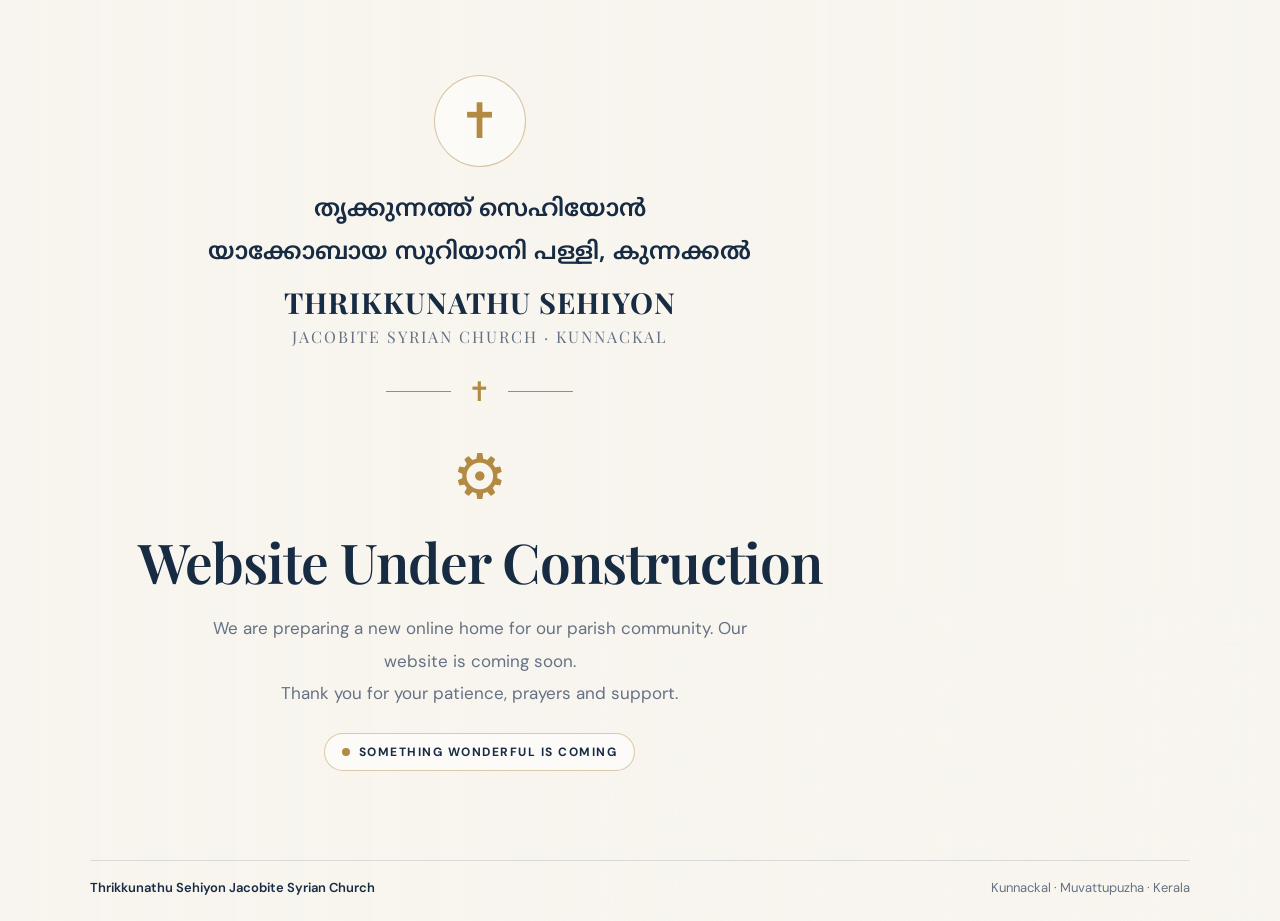
==== index.html @ e0ad8d5d "Add files via upload" ====
<!DOCTYPE html>
<html lang="en">
<head>
  <meta charset="UTF-8">
  <meta name="viewport" content="width=device-width, initial-scale=1.0">
  <meta name="theme-color" content="#f8f5ef">
  <meta name="description" content="Official website of Thrikkunathu Sehiyon Jacobite Syrian Church, Kunnackal, coming soon.">
  <title>Website Under Construction | Thrikkunathu Sehiyon Church</title>

  <link rel="preconnect" href="https://fonts.googleapis.com">
  <link rel="preconnect" href="https://fonts.gstatic.com" crossorigin>
  <link href="https://fonts.googleapis.com/css2?family=DM+Sans:wght@400;500;600;700&family=Playfair+Display:wght@500;600;700&family=Noto+Sans+Malayalam:wght@400;500;600;700&display=swap" rel="stylesheet">

  <style>
    :root {
      --navy: #172c43;
      --gold: #b38a43;
      --cream: #f8f5ef;
      --muted: #657184;
    }

    * {
      box-sizing: border-box;
      margin: 0;
      padding: 0;
    }

    body {
      min-height: 100vh;
      font-family: "DM Sans", sans-serif;
      color: var(--navy);
      background: var(--cream);
    }

    .page {
      min-height: 100vh;
      position: relative;
      display: flex;
      align-items: center;
      overflow: hidden;
      padding: 55px 7%;
      isolation: isolate;
    }

    .church-background {
      position: absolute;
      inset: 0;
      z-index: -2;
      background:
        linear-gradient(
          90deg,
          rgba(248,245,239,0.99) 0%,
          rgba(248,245,239,0.96) 37%,
          rgba(248,245,239,0.77) 56%,
          rgba(248,245,239,0.12) 100%
        ),
        linear-gradient(
          0deg,
          rgba(248,245,239,0.88),
          transparent 36%
        ),
        url("https://images.unsplash.com/photo-1438032005730-c779502df39b?auto=format&fit=crop&w=2000&q=85")
        center / cover no-repeat;
    }

    .content {
      width: 100%;
      max-width: 780px;
      text-align: center;
      padding: 20px 0 95px;
    }

    .emblem {
      width: 92px;
      height: 92px;
      border: 1px solid rgba(179,138,67,0.5);
      border-radius: 50%;
      display: grid;
      place-items: center;
      margin: 0 auto 22px;
      color: var(--gold);
      font-size: 49px;
      background: rgba(255,255,255,0.5);
    }

    .malayalam {
      font-family: "Noto Sans Malayalam", sans-serif;
      font-weight: 600;
      font-size: clamp(18px, 2.2vw, 24px);
      line-height: 1.8;
    }

    .church-name {
      font-family: "Playfair Display", serif;
      text-transform: uppercase;
      font-size: clamp(21px, 2.5vw, 29px);
      font-weight: 700;
      letter-spacing: 1px;
      margin-top: 8px;
    }

    .church-location {
      font-family: "Playfair Display", serif;
      font-size: 16px;
      letter-spacing: 2px;
      margin-top: 5px;
      color: var(--muted);
    }

    .ornament {
      display: flex;
      justify-content: center;
      align-items: center;
      gap: 17px;
      margin: 27px auto;
      color: var(--gold);
      font-size: 27px;
    }

    .ornament span {
      height: 1px;
      width: 65px;
      background: var(--gold);
    }

    .gear {
      display: block;
      font-size: 62px;
      color: var(--gold);
      margin-bottom: 12px;
      animation: turn 18s linear infinite;
    }

    h1 {
      font-family: "Playfair Display", serif;
      font-size: clamp(34px, 5vw, 55px);
      line-height: 1.18;
      font-weight: 600;
      letter-spacing: -1px;
    }

    .message {
      max-width: 580px;
      margin: 18px auto 0;
      font-size: 17px;
      line-height: 1.9;
      color: var(--muted);
    }

    .status {
      display: inline-flex;
      align-items: center;
      gap: 9px;
      margin-top: 24px;
      border: 1px solid rgba(179,138,67,0.45);
      border-radius: 50px;
      padding: 10px 17px;
      background: rgba(255,255,255,0.58);
      font-size: 12px;
      font-weight: 700;
      letter-spacing: 1.5px;
      text-transform: uppercase;
    }

    .status-dot {
      width: 8px;
      height: 8px;
      border-radius: 50%;
      background: #b38a43;
      animation: pulse 1.8s infinite;
    }

    footer {
      position: absolute;
      bottom: 25px;
      left: 7%;
      right: 7%;
      display: flex;
      justify-content: space-between;
      align-items: center;
      gap: 16px;
      border-top: 1px solid rgba(23,44,67,0.14);
      padding-top: 18px;
      color: var(--muted);
      font-size: 13px;
    }

    footer strong {
      color: var(--navy);
      font-weight: 600;
    }

    @keyframes turn {
      to { transform: rotate(360deg); }
    }

    @keyframes pulse {
      50% { opacity: 0.35; }
    }

    @media (prefers-reduced-motion: reduce) {
      *, *::before, *::after {
        animation: none !important;
      }
    }

    @media (max-width: 650px) {
      .page {
        min-height: 100svh;
        padding: 35px 22px 120px;
      }

      .church-background {
        background:
          linear-gradient(
            180deg,
            rgba(248,245,239,0.82),
            rgba(248,245,239,0.96) 48%,
            rgba(248,245,239,0.99)
          ),
          url("https://images.unsplash.com/photo-1438032005730-c779502df39b?auto=format&fit=crop&w=1000&q=85")
          center / cover no-repeat;
      }

      .content {
        padding: 0;
      }

      .emblem {
        width: 76px;
        height: 76px;
        font-size: 40px;
        margin-bottom: 20px;
      }

      .church-location {
        font-size: 12px;
        letter-spacing: 1.2px;
      }

      .ornament {
        margin: 23px auto;
      }

      h1 {
        font-size: clamp(32px, 9vw, 43px);
      }

      .message {
        font-size: 15px;
      }

      footer {
        bottom: 18px;
        left: 22px;
        right: 22px;
        flex-direction: column;
        text-align: center;
        font-size: 12px;
        gap: 7px;
      }
    }
  </style>
</head>

<body>
  <main class="page">
    <div class="church-background" aria-hidden="true"></div>

    <section class="content">
      <div class="emblem" aria-hidden="true">✝</div>

      <p class="malayalam" lang="ml">
        തൃക്കുന്നത്ത് സെഹിയോൻ<br>
        യാക്കോബായ സുറിയാനി പള്ളി, കുന്നക്കൽ
      </p>

      <p class="church-name">
        Thrikkunathu Sehiyon
      </p>

      <p class="church-location">
        JACOBITE SYRIAN CHURCH · KUNNACKAL
      </p>

      <div class="ornament" aria-hidden="true">
        <span></span>✝<span></span>
      </div>

      <div class="gear" aria-hidden="true">⚙</div>

      <h1>Website Under Construction</h1>

      <p class="message">
        We are preparing a new online home for our parish community.
        Our website is coming soon.
        <br>
        Thank you for your patience, prayers and support.
      </p>

      <div class="status">
        <span class="status-dot"></span>
        Something wonderful is coming
      </div>
    </section>

    <footer>
      <span><strong>Thrikkunathu Sehiyon Jacobite Syrian Church</strong></span>
      <span>Kunnackal · Muvattupuzha · Kerala</span>
    </footer>
  </main>
</body>
</html>
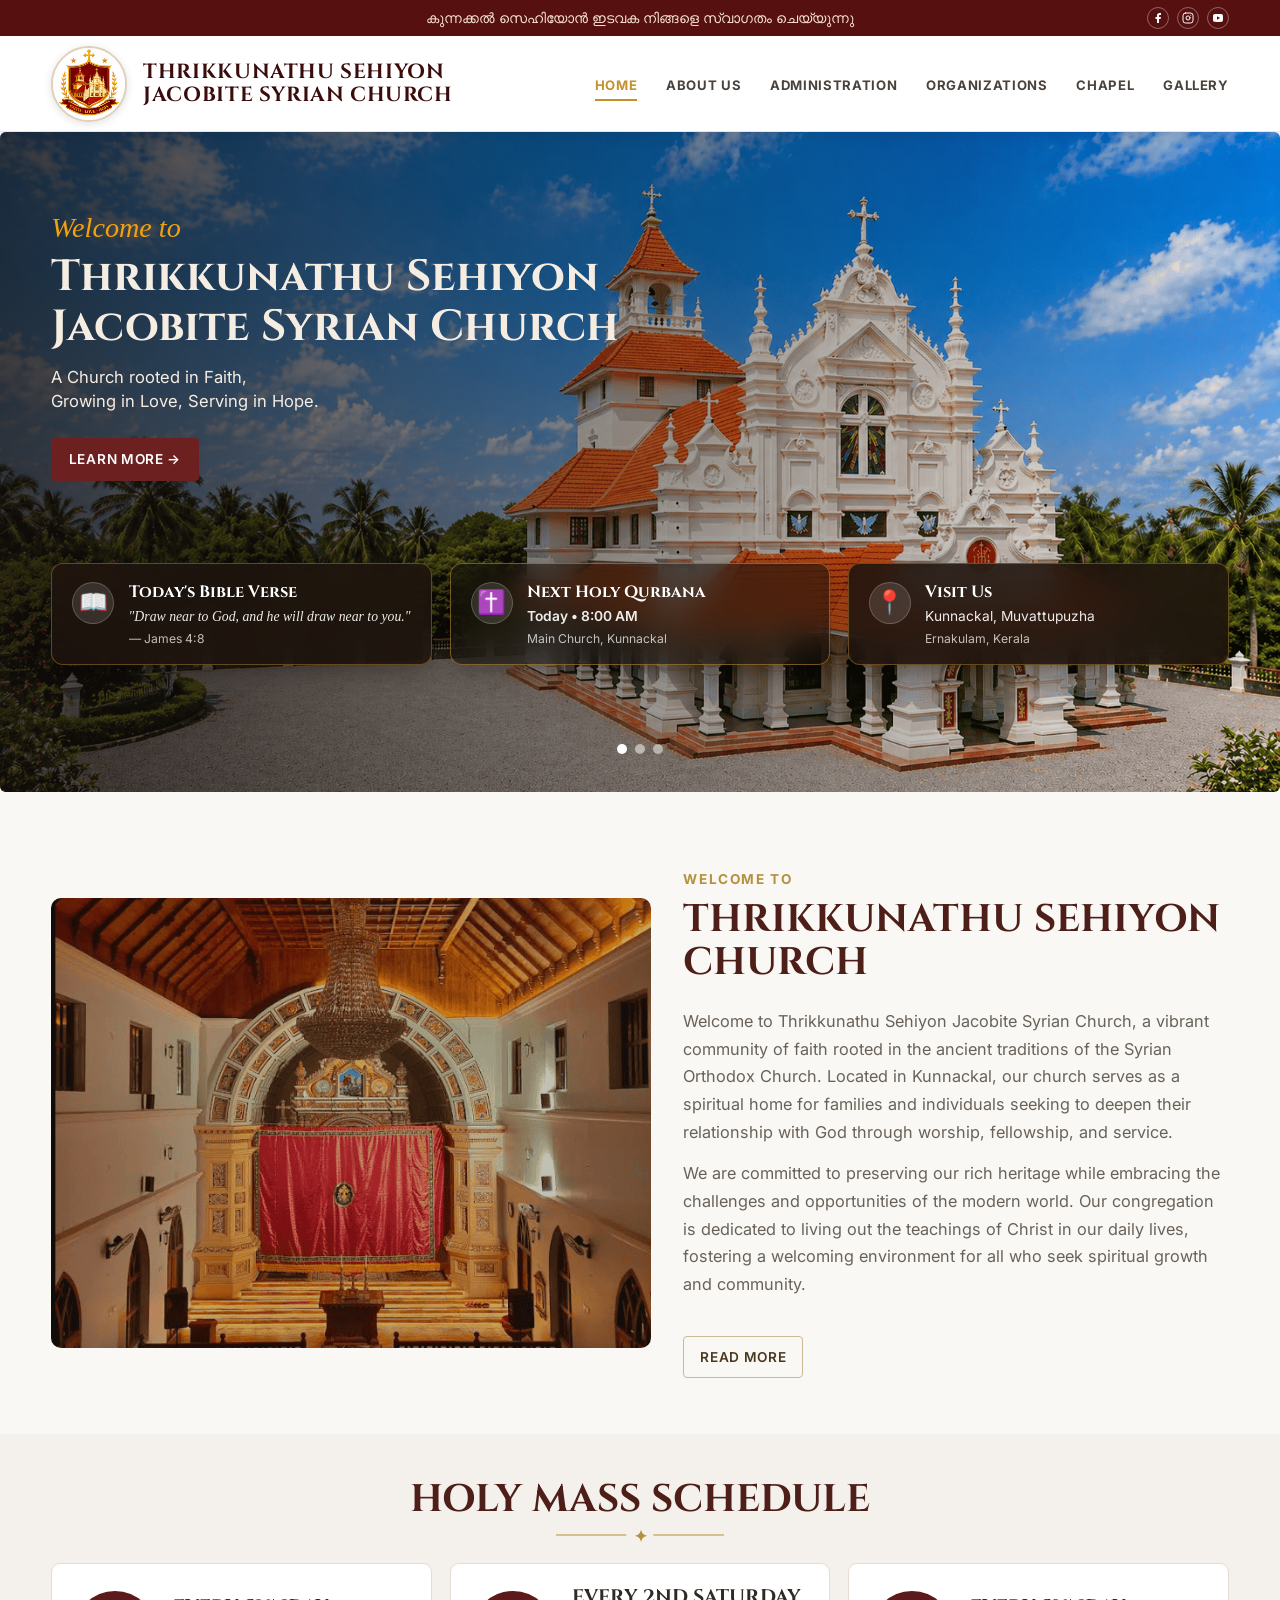
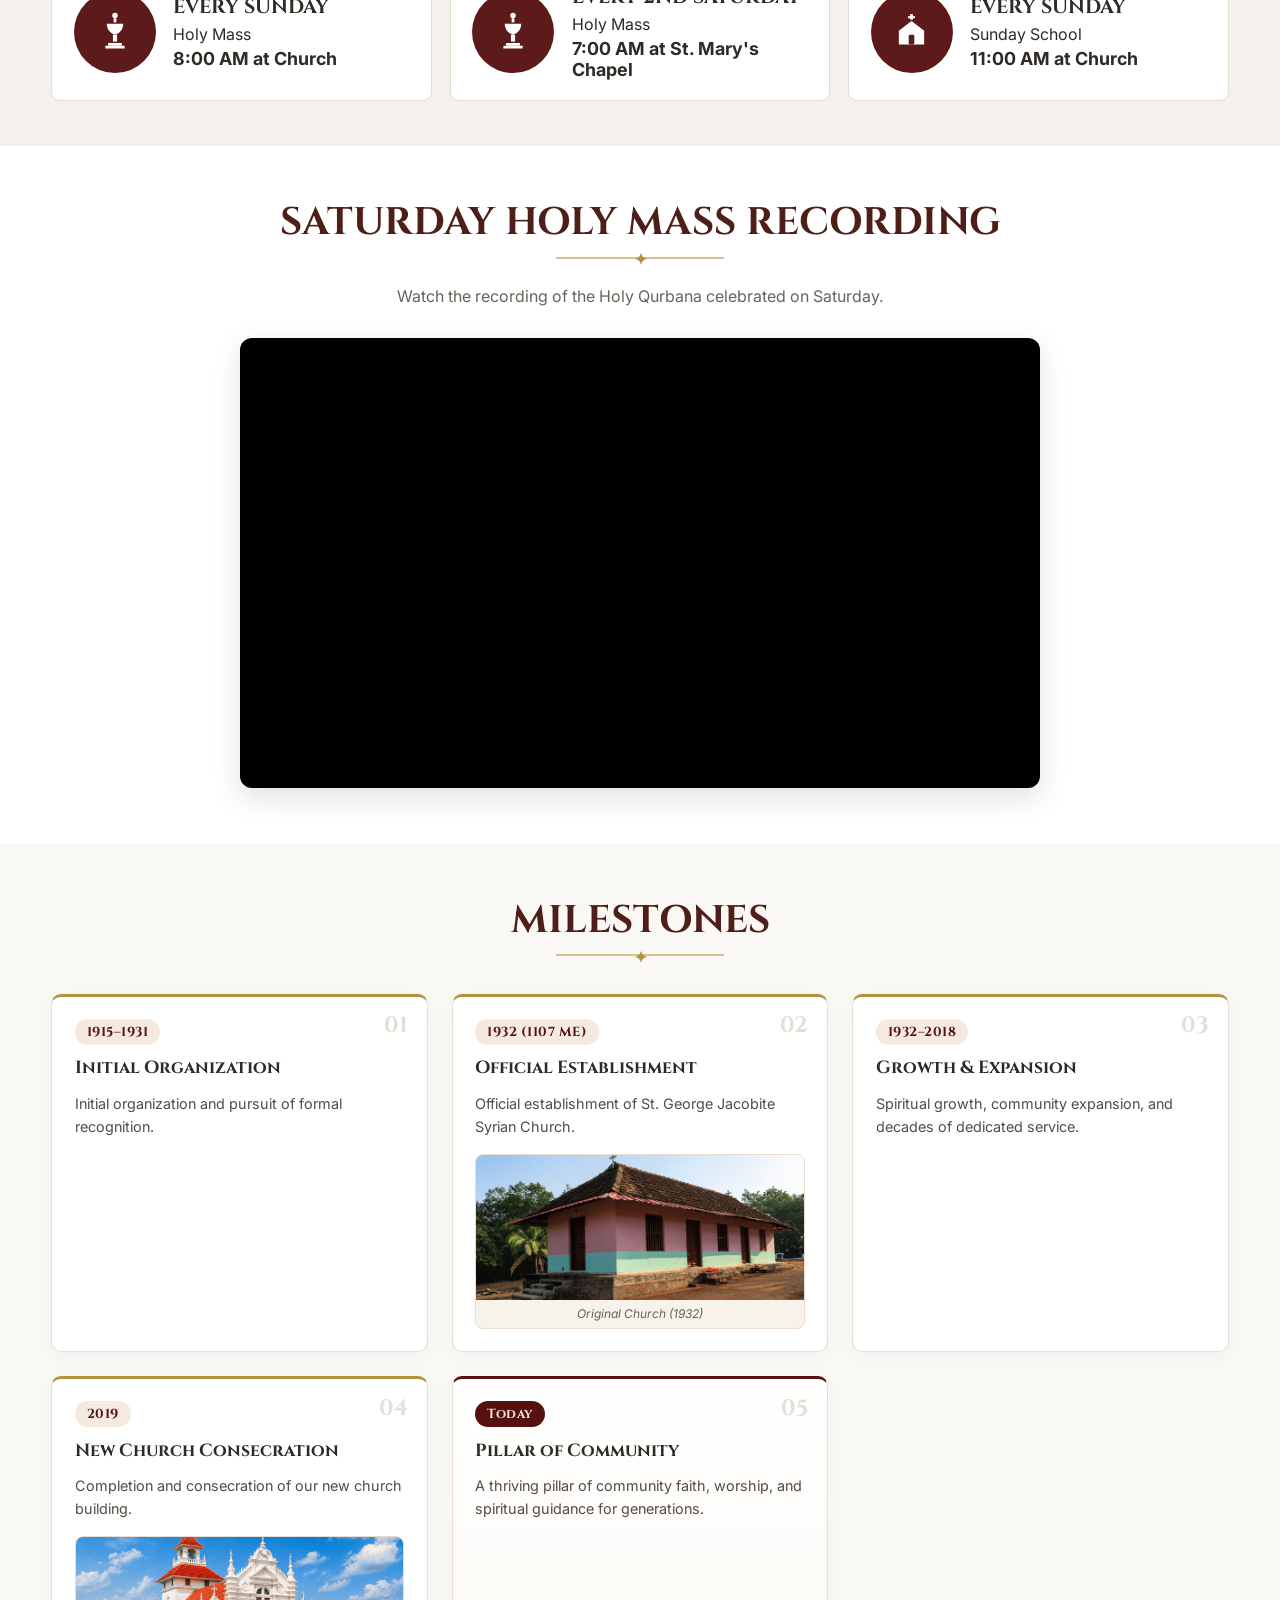
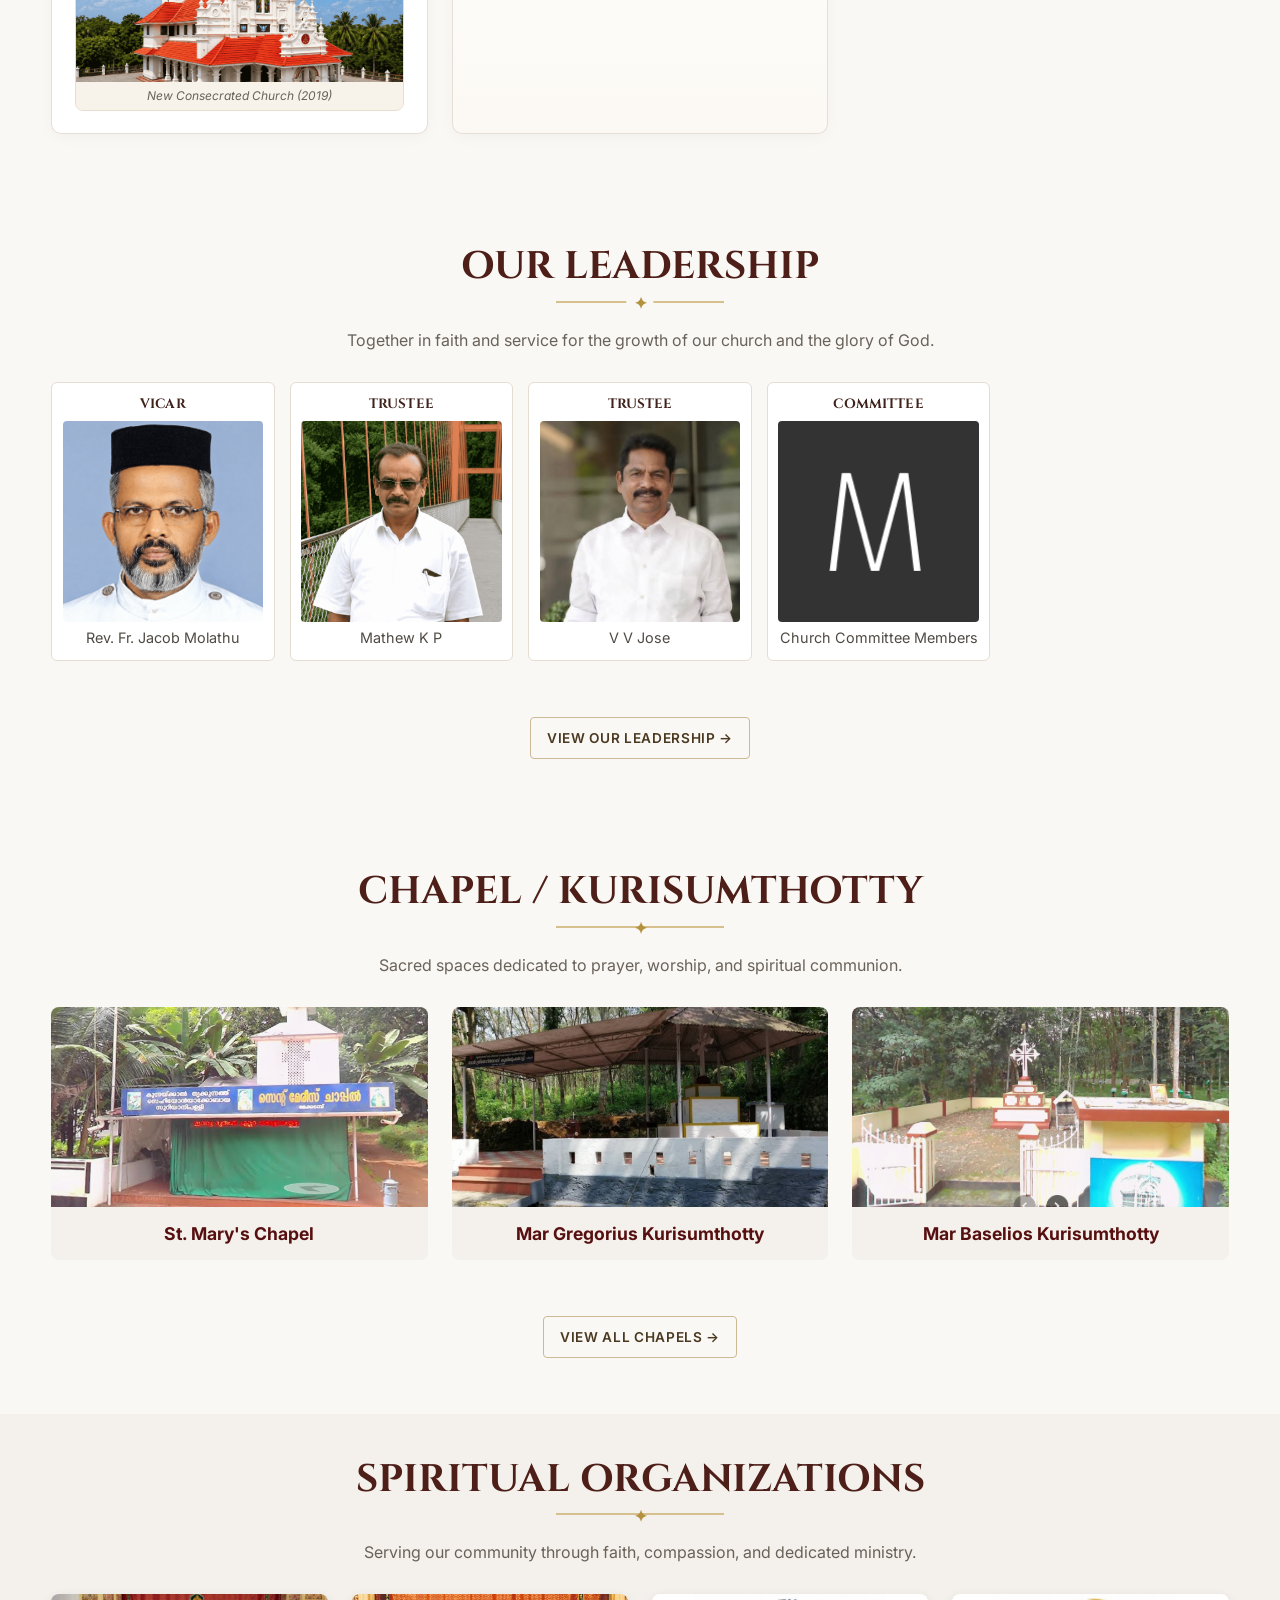
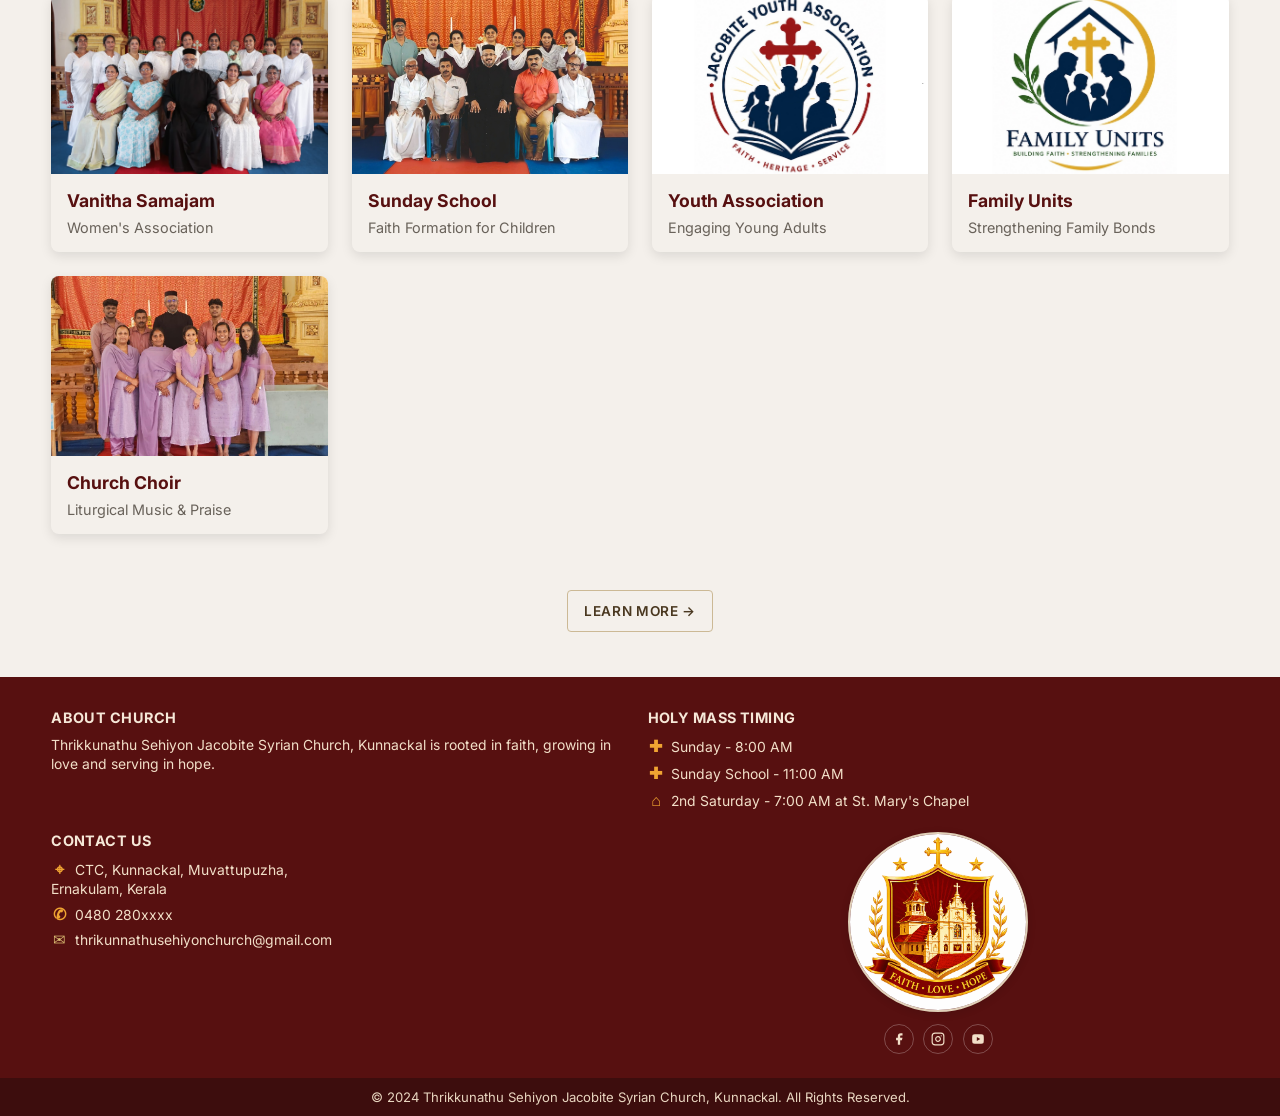
==== commit e8c95713: "changes" ====
--- a/index.html
+++ b/index.html
@@ -1,314 +1,443 @@
-
-<!DOCTYPE html>
+<!doctype html>
 <html lang="en">
+
 <head>
-  <meta charset="UTF-8">
-  <meta name="viewport" content="width=device-width, initial-scale=1.0">
-  <meta name="theme-color" content="#f8f5ef">
-  <meta name="description" content="Official website of Thrikkunathu Sehiyon Jacobite Syrian Church, Kunnackal, coming soon.">
-  <title>Website Under Construction | Thrikkunathu Sehiyon Church</title>
-
-  <link rel="preconnect" href="https://fonts.googleapis.com">
-  <link rel="preconnect" href="https://fonts.gstatic.com" crossorigin>
-  <link href="https://fonts.googleapis.com/css2?family=DM+Sans:wght@400;500;600;700&family=Playfair+Display:wght@500;600;700&family=Noto+Sans+Malayalam:wght@400;500;600;700&display=swap" rel="stylesheet">
-
-  <style>
-    :root {
-      --navy: #172c43;
-      --gold: #b38a43;
-      --cream: #f8f5ef;
-      --muted: #657184;
-    }
-
-    * {
-      box-sizing: border-box;
-      margin: 0;
-      padding: 0;
-    }
-
-    body {
-      min-height: 100vh;
-      font-family: "DM Sans", sans-serif;
-      color: var(--navy);
-      background: var(--cream);
-    }
-
-    .page {
-      min-height: 100vh;
-      position: relative;
-      display: flex;
-      align-items: center;
-      overflow: hidden;
-      padding: 55px 7%;
-      isolation: isolate;
-    }
-
-    .church-background {
-      position: absolute;
-      inset: 0;
-      z-index: -2;
-      background:
-        linear-gradient(
-          90deg,
-          rgba(248,245,239,0.99) 0%,
-          rgba(248,245,239,0.96) 37%,
-          rgba(248,245,239,0.77) 56%,
-          rgba(248,245,239,0.12) 100%
-        ),
-        linear-gradient(
-          0deg,
-          rgba(248,245,239,0.88),
-          transparent 36%
-        ),
-        url("https://images.unsplash.com/photo-1438032005730-c779502df39b?auto=format&fit=crop&w=2000&q=85")
-        center / cover no-repeat;
-    }
-
-    .content {
-      width: 100%;
-      max-width: 780px;
-      text-align: center;
-      padding: 20px 0 95px;
-    }
-
-    .emblem {
-      width: 92px;
-      height: 92px;
-      border: 1px solid rgba(179,138,67,0.5);
-      border-radius: 50%;
-      display: grid;
-      place-items: center;
-      margin: 0 auto 22px;
-      color: var(--gold);
-      font-size: 49px;
-      background: rgba(255,255,255,0.5);
-    }
-
-    .malayalam {
-      font-family: "Noto Sans Malayalam", sans-serif;
-      font-weight: 600;
-      font-size: clamp(18px, 2.2vw, 24px);
-      line-height: 1.8;
-    }
-
-    .church-name {
-      font-family: "Playfair Display", serif;
-      text-transform: uppercase;
-      font-size: clamp(21px, 2.5vw, 29px);
-      font-weight: 700;
-      letter-spacing: 1px;
-      margin-top: 8px;
-    }
-
-    .church-location {
-      font-family: "Playfair Display", serif;
-      font-size: 16px;
-      letter-spacing: 2px;
-      margin-top: 5px;
-      color: var(--muted);
-    }
-
-    .ornament {
-      display: flex;
-      justify-content: center;
-      align-items: center;
-      gap: 17px;
-      margin: 27px auto;
-      color: var(--gold);
-      font-size: 27px;
-    }
-
-    .ornament span {
-      height: 1px;
-      width: 65px;
-      background: var(--gold);
-    }
-
-    .gear {
-      display: block;
-      font-size: 62px;
-      color: var(--gold);
-      margin-bottom: 12px;
-      animation: turn 18s linear infinite;
-    }
-
-    h1 {
-      font-family: "Playfair Display", serif;
-      font-size: clamp(34px, 5vw, 55px);
-      line-height: 1.18;
-      font-weight: 600;
-      letter-spacing: -1px;
-    }
-
-    .message {
-      max-width: 580px;
-      margin: 18px auto 0;
-      font-size: 17px;
-      line-height: 1.9;
-      color: var(--muted);
-    }
-
-    .status {
-      display: inline-flex;
-      align-items: center;
-      gap: 9px;
-      margin-top: 24px;
-      border: 1px solid rgba(179,138,67,0.45);
-      border-radius: 50px;
-      padding: 10px 17px;
-      background: rgba(255,255,255,0.58);
-      font-size: 12px;
-      font-weight: 700;
-      letter-spacing: 1.5px;
-      text-transform: uppercase;
-    }
-
-    .status-dot {
-      width: 8px;
-      height: 8px;
-      border-radius: 50%;
-      background: #b38a43;
-      animation: pulse 1.8s infinite;
-    }
-
-    footer {
-      position: absolute;
-      bottom: 25px;
-      left: 7%;
-      right: 7%;
-      display: flex;
-      justify-content: space-between;
-      align-items: center;
-      gap: 16px;
-      border-top: 1px solid rgba(23,44,67,0.14);
-      padding-top: 18px;
-      color: var(--muted);
-      font-size: 13px;
-    }
-
-    footer strong {
-      color: var(--navy);
-      font-weight: 600;
-    }
-
-    @keyframes turn {
-      to { transform: rotate(360deg); }
-    }
-
-    @keyframes pulse {
-      50% { opacity: 0.35; }
-    }
-
-    @media (prefers-reduced-motion: reduce) {
-      *, *::before, *::after {
-        animation: none !important;
-      }
-    }
-
-    @media (max-width: 650px) {
-      .page {
-        min-height: 100svh;
-        padding: 35px 22px 120px;
-      }
-
-      .church-background {
-        background:
-          linear-gradient(
-            180deg,
-            rgba(248,245,239,0.82),
-            rgba(248,245,239,0.96) 48%,
-            rgba(248,245,239,0.99)
-          ),
-          url("https://images.unsplash.com/photo-1438032005730-c779502df39b?auto=format&fit=crop&w=1000&q=85")
-          center / cover no-repeat;
-      }
-
-      .content {
-        padding: 0;
-      }
-
-      .emblem {
-        width: 76px;
-        height: 76px;
-        font-size: 40px;
-        margin-bottom: 20px;
-      }
-
-      .church-location {
-        font-size: 12px;
-        letter-spacing: 1.2px;
-      }
-
-      .ornament {
-        margin: 23px auto;
-      }
-
-      h1 {
-        font-size: clamp(32px, 9vw, 43px);
-      }
-
-      .message {
-        font-size: 15px;
-      }
-
-      footer {
-        bottom: 18px;
-        left: 22px;
-        right: 22px;
-        flex-direction: column;
-        text-align: center;
-        font-size: 12px;
-        gap: 7px;
-      }
-    }
-  </style>
+  <meta charset="UTF-8" />
+  <meta name="viewport" content="width=device-width, initial-scale=1.0" />
+  <title>Thrikkunathu Sehiyon Jacobite Syrian Church</title>
+  <link rel="preconnect" href="https://fonts.googleapis.com" />
+  <link rel="preconnect" href="https://fonts.gstatic.com" crossorigin />
+  <link
+    href="https://fonts.googleapis.com/css2?family=Cinzel:wght@500;700&family=Inter:wght@400;500;600;700&display=swap"
+    rel="stylesheet" />
+  <link rel="stylesheet" href="styles.css" />
 </head>
 
 <body>
-  <main class="page">
-    <div class="church-background" aria-hidden="true"></div>
-
-    <section class="content">
-      <div class="emblem" aria-hidden="true">✝</div>
-
-      <p class="malayalam" lang="ml">
-        തൃക്കുന്നത്ത് സെഹിയോൻ<br>
-        യാക്കോബായ സുറിയാനി പള്ളി, കുന്നക്കൽ
-      </p>
-
-      <p class="church-name">
-        Thrikkunathu Sehiyon
-      </p>
-
-      <p class="church-location">
-        JACOBITE SYRIAN CHURCH · KUNNACKAL
-      </p>
-
-      <div class="ornament" aria-hidden="true">
-        <span></span>✝<span></span>
-      </div>
-
-      <div class="gear" aria-hidden="true">⚙</div>
-
-      <h1>Website Under Construction</h1>
-
-      <p class="message">
-        We are preparing a new online home for our parish community.
-        Our website is coming soon.
-        <br>
-        Thank you for your patience, prayers and support.
-      </p>
-
-      <div class="status">
-        <span class="status-dot"></span>
-        Something wonderful is coming
-      </div>
-    </section>
-
-    <footer>
-      <span><strong>Thrikkunathu Sehiyon Jacobite Syrian Church</strong></span>
-      <span>Kunnackal · Muvattupuzha · Kerala</span>
-    </footer>
+  <header>
+    <div class="top-strip">
+      <div class="container top-strip-inner">
+        <p>കുന്നക്കൽ സെഹിയോൻ ഇടവക നിങ്ങളെ സ്വാഗതം ചെയ്യുന്നു</p>
+        <div class="social-icons">
+          <a href="https://www.facebook.com/thrikkunnathusehionchurchkunnackal/" target="_blank"
+            rel="noopener noreferrer" aria-label="Facebook">
+            <svg width="12" height="12" viewBox="0 0 24 24" fill="currentColor">
+              <path d="M18 2h-3a5 5 0 0 0-5 5v3H7v4h3v8h4v-8h3l1-4h-4V7a1 1 0 0 1 1-1h3z" />
+            </svg>
+          </a>
+          <a href="https://www.instagram.com/kunnackal_sehiyon_palli/" target="_blank" rel="noopener noreferrer"
+            aria-label="Instagram">
+            <svg width="12" height="12" viewBox="0 0 24 24" fill="none" stroke="currentColor" stroke-width="2"
+              stroke-linecap="round" stroke-linejoin="round">
+              <rect x="2" y="2" width="20" height="20" rx="5" ry="5"></rect>
+              <path d="M16 11.37A4 4 0 1 1 12.63 8 4 4 0 0 1 16 11.37z"></path>
+              <line x1="17.5" y1="6.5" x2="17.51" y2="6.5"></line>
+            </svg>
+          </a>
+          <a href="https://www.youtube.com/watch?v=vTKUabllbGY" target="_blank" rel="noopener noreferrer"
+            aria-label="YouTube">
+            <svg width="12" height="12" viewBox="0 0 24 24" fill="currentColor">
+              <path
+                d="M21.582 6.186a2.506 2.506 0 0 0-1.764-1.774C18.258 4 12 4 12 4s-6.258 0-7.818.412a2.506 2.506 0 0 0-1.764 1.774C2 7.752 2 12 2 12s0 4.248.418 5.814a2.506 2.506 0 0 0 1.764 1.774C5.742 20 12 20 12 20s6.258 0 7.818-.412a2.506 2.506 0 0 0 1.764-1.774C22 16.248 22 12 22 12s0-4.248-.418-5.814zM10 15.464V8.536L16 12l-6 3.464z" />
+            </svg>
+          </a>
+        </div>
+      </div>
+    </div>
+
+    <div class="nav-wrap">
+      <div class="container nav-inner">
+        <a class="brand" href="#">
+          <img class="logo-img" src="assets/images/logos/logo.png" alt="Church logo" />
+          <div>
+            <h1>THRIKKUNATHU SEHIYON<br /> JACOBITE SYRIAN CHURCH</h1>
+          </div>
+        </a>
+        <input class="menu-toggle" type="checkbox" id="menu-toggle" />
+        <label class="menu-btn" for="menu-toggle" aria-label="Toggle menu">
+          <span></span>
+          <span></span>
+          <span></span>
+        </label>
+        <nav class="site-nav">
+          <ul>
+            <li><a class="active" href="index.html">Home</a></li>
+            <li><a href="about.html">About Us</a></li>
+            <li><a href="administration.html">Administration</a></li>
+            <li><a href="organizations.html">Organizations</a></li>
+            <li><a href="chapel.html">Chapel</a></li>
+            <li><a href="gallery.html">Gallery</a></li>
+          </ul>
+        </nav>
+      </div>
+    </div>
+  </header>
+
+  <main>
+    <section class="hero">
+      <div class="hero-overlay">
+        <div class="container hero-content">
+          <p class="welcome">Welcome to</p>
+          <h2>Thrikkunathu Sehiyon Jacobite Syrian Church</h2>
+          <p class="sub">
+            A Church rooted in Faith,<br />
+            Growing in Love, Serving in Hope.
+          </p>
+          <a href="about.html" class="btn-primary">Learn More →</a>
+        </div>
+
+        <!-- Quick Info Floating Cards Over Hero -->
+        <div class="container hero-cards-wrap">
+          <div class="hero-cards-grid">
+            <!-- Card 1: Today's Bible Verse -->
+            <div class="hero-card">
+              <div class="hero-card-icon">📖</div>
+              <div class="hero-card-info">
+                <h4>Today's Bible Verse</h4>
+                <p class="verse-quote">"For where two or three gather in my name, there am I with them."</p>
+                <span class="verse-ref">— Matthew 18:20</span>
+              </div>
+            </div>
+
+            <!-- Card 2: Next Holy Qurbana -->
+            <div class="hero-card highlight-card">
+              <div class="hero-card-icon">✝️</div>
+              <div class="hero-card-info">
+                <h4>Next Holy Qurbana</h4>
+                <p class="qurbana-time">Every Sunday • 8:00 AM</p>
+                <span class="qurbana-loc">Main Church, Kunnackal</span>
+              </div>
+            </div>
+
+            <!-- Card 3: Visit Us -->
+            <div class="hero-card">
+              <div class="hero-card-icon">📍</div>
+              <div class="hero-card-info">
+                <h4>Visit Us</h4>
+                <p class="visit-addr">Kunnackal, Muvattupuzha</p>
+                <span class="visit-dist">Ernakulam, Kerala</span>
+              </div>
+            </div>
+          </div>
+        </div>
+
+        <div class="slider-dots" aria-hidden="true">
+          <span></span>
+          <span class="active"></span>
+          <span></span>
+        </div>
+      </div>
+    </section>
+
+    <section class="about section-space">
+      <div class="container about-grid">
+        <div class="about-image"></div>
+        <div class="about-copy">
+          <p class="section-tag">Welcome to </p>
+          <h3>Thrikkunathu Sehiyon Church</h3>
+
+          <p>
+            Welcome to Thrikkunathu Sehiyon Jacobite Syrian Church, a vibrant community of faith rooted in the ancient
+            traditions of the Syrian Orthodox Church. Located in Kunnackal, our church serves as a spiritual home for
+            families and individuals seeking to deepen their relationship with God through worship, fellowship, and
+            service.
+          </p>
+          <p>
+            We are committed to preserving our rich heritage while embracing the challenges and opportunities of the
+            modern world. Our congregation is dedicated to living out the teachings of Christ in our daily lives,
+            fostering a welcoming environment for all who seek spiritual growth and community.
+          </p>
+          <a href="about.html" class="btn-outline">Read More</a>
+        </div>
+      </div>
+    </section>
+
+    <section class="mass section-space-light">
+      <div class="container">
+        <h3 class="center-title title-decor">Holy Mass Schedule</h3>
+        <div class="mass-grid">
+          <article class="mass-card">
+            <div class="mass-icon">
+              <img src="assets/images/icons/icon-cup.svg" alt="Holy Mass cup icon" />
+            </div>
+            <div>
+              <h4>Every Sunday</h4>
+              <p>Holy Mass</p>
+              <strong>8:00 AM at Church</strong>
+            </div>
+          </article>
+          <article class="mass-card">
+            <div class="mass-icon">
+              <img src="assets/images/icons/icon-cup.svg" alt="Holy Mass cup icon" />
+            </div>
+            <div>
+              <h4>Every 2nd Saturday</h4>
+              <p>Holy Mass</p>
+              <strong>7:00 AM at St. Mary's Chapel</strong>
+            </div>
+          </article>
+          <article class="mass-card">
+            <div class="mass-icon">
+              <img src="assets/images/icons/icon-church.svg" alt="Sunday School icon" />
+            </div>
+            <div>
+              <h4>Every Sunday</h4>
+              <p>Sunday School</p>
+              <strong>11:00 AM at Church</strong>
+            </div>
+          </article>
+        </div>
+      </div>
+    </section>
+
+    <section class="mass-recording section-space">
+      <div class="container">
+        <h3 class="center-title title-decor">Saturday Holy Mass Recording</h3>
+        <p class="section-intro">
+          Watch the recording of the Holy Qurbana celebrated on Saturday.
+        </p>
+        <div class="video-container">
+          <iframe width="560" height="315" src="https://www.youtube.com/embed/vTKUabllbGY?si=T7UiHOAAl0jmOkim"
+            title="YouTube video player" frameborder="0"
+            allow="accelerometer; autoplay; clipboard-write; encrypted-media; gyroscope; picture-in-picture; web-share"
+            referrerpolicy="strict-origin-when-cross-origin" allowfullscreen>
+          </iframe>
+        </div>
+      </div>
+    </section>
+
+    <section class="milestones section-space">
+      <div class="container">
+        <h3 class="center-title title-decor">Milestones</h3>
+
+        <div class="milestones-grid">
+          <article class="milestone-card">
+            <span class="milestone-step">01</span>
+            <div class="milestone-header">
+              <span class="milestone-year">1915–1931</span>
+              <h4>Initial Organization</h4>
+            </div>
+            <p>Initial organization and pursuit of formal recognition.</p>
+          </article>
+
+          <article class="milestone-card has-media">
+            <span class="milestone-step">02</span>
+            <div class="milestone-header">
+              <span class="milestone-year">1932 (1107 ME)</span>
+              <h4>Official Establishment</h4>
+            </div>
+            <p>Official establishment of St. George Jacobite Syrian Church.</p>
+            <div class="milestone-media">
+              <img src="assets/images/church/oldchurch.png" alt="Original Church Building (1932)" />
+              <span class="media-tag">Original Church (1932)</span>
+            </div>
+          </article>
+
+          <article class="milestone-card">
+            <span class="milestone-step">03</span>
+            <div class="milestone-header">
+              <span class="milestone-year">1932–2018</span>
+              <h4>Growth & Expansion</h4>
+            </div>
+            <p>Spiritual growth, community expansion, and decades of dedicated service.</p>
+          </article>
+
+          <article class="milestone-card has-media">
+            <span class="milestone-step">04</span>
+            <div class="milestone-header">
+              <span class="milestone-year">2019</span>
+              <h4>New Church Consecration</h4>
+            </div>
+            <p>Completion and consecration of our new church building.</p>
+            <div class="milestone-media">
+              <img src="assets/images/church/newchurch.png" alt="Newly Consecrated Church (2019)" />
+              <span class="media-tag">New Consecrated Church (2019)</span>
+            </div>
+          </article>
+
+          <article class="milestone-card current">
+            <span class="milestone-step">05</span>
+            <div class="milestone-header">
+              <span class="milestone-year current-tag">Today</span>
+              <h4>Pillar of Community</h4>
+            </div>
+            <p>A thriving pillar of community faith, worship, and spiritual guidance for generations.</p>
+          </article>
+        </div>
+      </div>
+    </section>
+
+
+    <section class="people section-space">
+      <div class="container">
+        <h3 class="center-title title-decor">Our Leadership</h3>
+        <p class="section-intro">
+          Together in faith and service for the growth of our church and the
+          glory of God.
+        </p>
+        <div class="people-grid">
+          <article class="person-card">
+            <h5>Vicar</h5>
+            <div class="thumb thumb-vicar"></div>
+            <p>Rev. Fr. Jacob Molathu</p>
+          </article>
+          <!-- <article class="person-card">
+              <h5>Priest in Church</h5>
+              <div class="thumb thumb-priest"></div>
+              <p>Fr. Mathai</p>
+            </article> -->
+          <article class="person-card">
+            <h5>Trustee</h5>
+            <div class="thumb thumb-trustee-1"></div>
+            <p>Mathew K P</p>
+          </article>
+          <article class="person-card">
+            <h5>Trustee</h5>
+            <div class="thumb thumb-trustee-2"></div>
+            <p>V V Jose</p>
+          </article>
+          <article class="person-card">
+            <h5>Committee</h5>
+            <div class="thumb thumb-committee"></div>
+            <p>Church Committee Members</p>
+          </article>
+        </div>
+
+        <div class="section-link" style="text-align: center; margin-top: 2rem;">
+          <a href="administration.html" class="btn-outline">View Our Leadership →</a>
+        </div>
+      </div>
+    </section>
+
+    <section class="chapels-preview section-space">
+      <div class="container">
+        <h3 class="center-title title-decor">Chapel / Kurisumthotty</h3>
+        <p class="section-intro">Sacred spaces dedicated to prayer, worship, and spiritual communion.</p>
+        <div class="chapels-preview-grid">
+          <div class="chapel-preview-card">
+            <img src="assets/images/chapels/chapel-stmary.jpg" alt="St. Mary's Chapel" />
+            <h4>St. Mary's Chapel</h4>
+          </div>
+          <div class="chapel-preview-card">
+            <img src="assets/images/chapels/chapel-stgeorge.jpg" alt="Mar Gregorius Kurisumthotti" />
+            <h4>Mar Gregorius Kurisumthotty</h4>
+          </div>
+          <div class="chapel-preview-card">
+            <img src="assets/images/chapels/chapel-stthomas.jpg" alt="Mar Baselios Kurisumthotty" />
+            <h4>Mar Baselios Kurisumthotty</h4>
+          </div>
+        </div>
+        <div class="section-link">
+          <a href="chapel.html" class="btn-outline">View All Chapels →</a>
+        </div>
+      </div>
+    </section>
+
+    <section class="organizations-preview section-space-light">
+      <div class="container">
+        <h3 class="center-title title-decor">Spiritual Organizations</h3>
+        <p class="section-intro">Serving our community through faith, compassion, and dedicated ministry.</p>
+        <div class="orgs-preview-grid">
+          <div class="org-preview-card">
+            <img src="assets/images/organizations/vanitha-samajam.jpg" alt="Vanitha Samajam" />
+            <h4>Vanitha Samajam</h4>
+            <p>Women's Association</p>
+          </div>
+          <div class="org-preview-card">
+            <img src="assets/images/organizations/sunday-school.jpg" alt="Sunday School" />
+            <h4>Sunday School</h4>
+            <p>Faith Formation for Children</p>
+          </div>
+          <div class="org-preview-card">
+            <img src="assets/images/organizations/youth-association.jpg" alt="Youth Association" />
+            <h4>Youth Association</h4>
+            <p>Engaging Young Adults</p>
+          </div>
+          <div class="org-preview-card">
+            <img src="assets/images/organizations/family-units.jpg" alt="Family Units" />
+            <h4>Family Units</h4>
+            <p>Strengthening Family Bonds</p>
+          </div>
+          <div class="org-preview-card">
+            <img src="assets/images/organizations/choir.jpg" alt="Church Choir" />
+            <h4>Church Choir</h4>
+            <p>Liturgical Music & Praise</p>
+          </div>
+        </div>
+        <div class="section-link">
+          <a href="organizations.html" class="btn-outline">Learn More →</a>
+        </div>
+      </div>
+    </section>
+
+
   </main>
+
+  <footer>
+    <div class="footer-main">
+      <div class="container footer-grid">
+        <div class="footer-about">
+          <h6>About Church</h6>
+          <p>
+            Thrikkunathu Sehiyon Jacobite Syrian Church, Kunnackal is rooted
+            in faith, growing in love and serving in hope.
+          </p>
+        </div>
+        <div class="footer-mass">
+          <h6>Holy Mass Timing</h6>
+          <p><span class="ficon ficon-contact">✚</span>Sunday - 8:00 AM</p>
+          <p><span class="ficon ficon-contact">✚</span>Sunday School - 11:00 AM</p>
+          <p><span class="ficon ficon-contact">⌂</span>2nd Saturday - 7:00 AM at St. Mary's Chapel</p>
+        </div>
+        <div class="footer-contact">
+          <h6>Contact Us</h6>
+          <p>
+            <span class="ficon ficon-contact">⌖</span>CTC, Kunnackal, Muvattupuzha,<br />
+            Ernakulam, Kerala
+          </p>
+          <p><span class="ficon ficon-contact">✆</span>0480 280xxxx</p>
+          <p><span class="ficon">✉</span><a
+              href="mailto:thrikunnathusehiyonchurch@gmail.com">thrikunnathusehiyonchurch@gmail.com</a></p>
+        </div>
+
+        <div class="footer-brand">
+          <div class="footer-logos">
+            <img class="logo-img lg" src="assets/images/logos/logo.png" alt="Church logo" />
+          </div>
+          <!-- <p>THRIKKUNATHU SEHIYON JACOBITE SYRIAN CHURCH KUNNACKAL</p> -->
+          <div class="footer-social-links">
+            <a href="https://www.facebook.com/thrikkunnathusehionchurchkunnackal/" target="_blank"
+              rel="noopener noreferrer" aria-label="Facebook">
+              <svg width="14" height="14" viewBox="0 0 24 24" fill="currentColor">
+                <path d="M18 2h-3a5 5 0 0 0-5 5v3H7v4h3v8h4v-8h3l1-4h-4V7a1 1 0 0 1 1-1h3z" />
+              </svg>
+            </a>
+            <a href="https://www.instagram.com/kunnackal_sehiyon_palli/" target="_blank" rel="noopener noreferrer"
+              aria-label="Instagram">
+              <svg width="14" height="14" viewBox="0 0 24 24" fill="none" stroke="currentColor" stroke-width="2"
+                stroke-linecap="round" stroke-linejoin="round">
+                <rect x="2" y="2" width="20" height="20" rx="5" ry="5"></rect>
+                <path d="M16 11.37A4 4 0 1 1 12.63 8 4 4 0 0 1 16 11.37z"></path>
+                <line x1="17.5" y1="6.5" x2="17.51" y2="6.5"></line>
+              </svg>
+            </a>
+            <a href="https://www.youtube.com/watch?v=vTKUabllbGY" target="_blank" rel="noopener noreferrer"
+              aria-label="YouTube">
+              <svg width="14" height="14" viewBox="0 0 24 24" fill="currentColor">
+                <path
+                  d="M21.582 6.186a2.506 2.506 0 0 0-1.764-1.774C18.258 4 12 4 12 4s-6.258 0-7.818.412a2.506 2.506 0 0 0-1.764 1.774C2 7.752 2 12 2 12s0 4.248.418 5.814a2.506 2.506 0 0 0 1.764 1.774C5.742 20 12 20 12 20s6.258 0 7.818-.412a2.506 2.506 0 0 0 1.764-1.774C22 16.248 22 12 22 12s0-4.248-.418-5.814zM10 15.464V8.536L16 12l-6 3.464z" />
+              </svg>
+            </a>
+          </div>
+        </div>
+      </div>
+    </div>
+    <div class="copyright">
+      © 2024 Thrikkunathu Sehiyon Jacobite Syrian Church, Kunnackal. All
+      Rights Reserved.
+    </div>
+  </footer>
+  <script src="assets/js/main.js"></script>
 </body>
-</html>
+
+</html>
--- a/styles.css
+++ b/styles.css
@@ -0,0 +1,3030 @@
+:root {
+  --maroon: #571010;
+  --gold: #b4913f;
+  --text: #2f2a25;
+  --muted: #69625a;
+  --cream: #f4f0eb;
+  --white: #ffffff;
+}
+
+* {
+  box-sizing: border-box;
+}
+
+img {
+  max-width: 100%;
+  height: auto;
+  display: block;
+}
+
+body {
+  margin: 0;
+  font-family: "Inter", sans-serif;
+  color: var(--text);
+  background: #faf8f4;
+}
+
+.container {
+  width: min(1180px, 92%);
+  margin: 0 auto;
+}
+
+.top-strip {
+  background: var(--maroon);
+  color: #f8e4cf;
+  font-size: 0.88rem;
+}
+
+.top-strip-inner {
+  min-height: 36px;
+  display: flex;
+  align-items: center;
+  justify-content: center;
+  gap: 1rem;
+  position: relative;
+}
+
+.top-strip p {
+  margin: 0;
+  text-align: center;
+}
+
+.social-icons {
+  display: flex;
+  gap: 0.5rem;
+  position: absolute;
+  right: 0;
+}
+
+.social-icons a {
+  width: 22px;
+  height: 22px;
+  border-radius: 50%;
+  display: grid;
+  place-items: center;
+  text-decoration: none;
+  color: #fff;
+  font-weight: 700;
+  border: 1px solid rgba(255, 255, 255, 0.35);
+  transition: all 0.2s ease;
+}
+
+.social-icons a:hover {
+  background: rgba(255, 255, 255, 0.2);
+  border-color: rgba(255, 255, 255, 0.85);
+  transform: translateY(-1px);
+}
+
+.social-icons a svg {
+  display: block;
+}
+
+.footer-social-links {
+  display: flex;
+  justify-content: center;
+  gap: 0.6rem;
+  margin-top: 0.75rem;
+}
+
+.footer-social-links a {
+  width: 30px;
+  height: 30px;
+  border-radius: 50%;
+  display: grid;
+  place-items: center;
+  color: #f2dfc8;
+  border: 1px solid rgba(255, 255, 255, 0.25);
+  text-decoration: none;
+  transition: all 0.2s ease;
+}
+
+.footer-social-links a:hover {
+  background: rgba(255, 255, 255, 0.15);
+  color: #fff;
+  border-color: #d9ba72;
+  transform: translateY(-2px);
+}
+
+.footer-social-links a svg {
+  display: block;
+}
+
+
+header {
+  position: relative;
+  z-index: 100;
+  background: #ffffff;
+  box-shadow: 0 3px 12px rgba(0, 0, 0, 0.08);
+}
+
+.nav-wrap {
+  position: relative;
+  background: #ffffff;
+  border-bottom: 1px solid #f0e6d8;
+}
+
+.nav-inner {
+  min-height: 90px;
+  display: flex;
+  align-items: center;
+  justify-content: space-between;
+  gap: 1.4rem;
+  padding: 0.6rem 0;
+}
+
+.brand {
+  text-decoration: none;
+  display: flex;
+  align-items: center;
+  gap: 1rem;
+  color: inherit;
+}
+
+.logo-img {
+  width: 76px;
+  height: 76px;
+  border-radius: 50%;
+  border: 2px solid #e0d0b8;
+  box-shadow: 0 2px 8px rgba(0, 0, 0, 0.12);
+  object-fit: cover;
+  background: #ffffff;
+  display: block;
+}
+
+.logo-img.lg {
+  width: 180px;
+  height: 180px;
+  border-radius: 50%;
+  background-size: cover;
+}
+
+.brand h1 {
+  margin: 0;
+  font: 700 clamp(1.15rem, 1.6vw, 1.7rem) / 1.1 "Cinzel", serif;
+  letter-spacing: 0.03em;
+  color: #3b0c0c;
+  text-transform: uppercase;
+}
+
+.brand p {
+  margin: 0.35rem 0 0;
+  font-size: 0.68rem;
+  font-weight: 700;
+  letter-spacing: 0.14em;
+  color: #c5912b;
+  text-align: center;
+  text-transform: uppercase;
+}
+
+.brand p::before {
+  content: "+ \2014\a0";
+}
+
+.brand p::after {
+  content: "\a0\2014 +";
+}
+
+nav ul {
+  margin: 0;
+  padding: 0;
+  list-style: none;
+  display: flex;
+  flex-wrap: wrap;
+  justify-content: flex-end;
+  align-items: center;
+  gap: 1.8rem;
+}
+
+nav a {
+  text-decoration: none;
+  color: #4a423b;
+  text-transform: uppercase;
+  font-size: 0.82rem;
+  font-weight: 700;
+  letter-spacing: 0.05em;
+  padding-bottom: 0.4rem;
+  border-bottom: 2px solid transparent;
+  transition: all 0.2s ease;
+}
+
+nav a.active,
+nav a:hover {
+  color: #c5912b;
+  border-bottom-color: #c5912b;
+}
+
+.menu-toggle,
+.menu-btn {
+  display: none;
+}
+
+.hero {
+  width: 100%;
+  margin-inline: auto;
+  aspect-ratio: 1320 / 680;
+  min-height: 520px;
+  background:
+    url("assets/images/heroes/hero1.png") center 82% / cover no-repeat;
+  position: relative;
+  border-radius: 6px;
+  overflow: hidden;
+  max-height: 875px;
+}
+
+/* Inner Pages Compact Banner */
+.page-header {
+  background:
+    linear-gradient(to right, rgba(16, 12, 10, 0.82) 0%, rgba(16, 12, 10, 0.6) 100%),
+    url("assets/images/heroes/hero1.png") center 10% / cover no-repeat;
+  padding-top: 135px;
+  padding-bottom: 3.5rem;
+  min-height: 400px;
+  display: flex;
+  align-items: center;
+  justify-content: center;
+  color: #ffffff;
+  text-align: center;
+  position: relative;
+  border-bottom: 3px solid var(--gold);
+}
+
+.page-header-content {
+  max-width: 800px;
+  margin: 0 auto;
+}
+
+.page-header .welcome {
+  color: #e5a93c;
+  font-size: 1.25rem;
+  margin-bottom: 0.3rem;
+}
+
+.page-header h2 {
+  margin: 0.2rem 0 0.5rem;
+  font: 700 clamp(1.6rem, 3vw, 2.4rem) / 1.15 "Cinzel", serif;
+  color: #ffffff;
+}
+
+.page-header .sub {
+  color: #f2e2d0;
+  font-size: 0.98rem;
+  margin: 0;
+}
+
+.hero-overlay {
+  height: 100%;
+  min-height: 100%;
+  background: linear-gradient(to right, rgba(16, 12, 10, 0.78) 0%, rgba(16, 12, 10, 0.4) 55%, rgba(16, 12, 10, 0.05) 100%);
+  display: flex;
+  flex-direction: column;
+  justify-content: center;
+  padding-top: clamp(2rem, 4vw, 4rem);
+  padding-bottom: clamp(0.8rem, 2vw, 1.8rem);
+}
+
+.hero-content {
+  color: #f6ede2;
+  padding-block: clamp(1rem, 2.2vw, 2.2rem);
+}
+
+.hero-content>* {
+  max-width: 620px;
+}
+
+.welcome {
+  margin: 0;
+  font-family: Georgia, "Times New Roman", serif;
+  font-style: italic;
+  font-size: clamp(1.4rem, 2.2vw, 2rem);
+  color: #f3a209;
+}
+
+.hero h2,
+.hero .sub {
+  transition: opacity 0.38s ease, transform 0.38s cubic-bezier(0.165, 0.84, 0.44, 1);
+  will-change: opacity, transform;
+}
+
+.hero-content.text-animating h2,
+.hero-content.text-animating .sub {
+  opacity: 0;
+  transform: translateY(10px);
+}
+
+.hero h2 {
+  margin: 0.5rem 0 0.8rem;
+  font: 700 clamp(1.7rem, 3.4vw, 3rem) / 1.16 "Cinzel", serif;
+}
+
+.sub {
+  margin: 0;
+  font-size: clamp(0.95rem, 1.3vw, 1.12rem);
+  line-height: 1.45;
+}
+
+.btn-primary,
+.btn-outline {
+  display: inline-block;
+  margin-top: 1.5rem;
+  text-decoration: none;
+  text-transform: uppercase;
+  letter-spacing: 0.05em;
+  font-weight: 600;
+  font-size: 0.85rem;
+  border-radius: 4px;
+  transition: 0.2s ease;
+}
+
+.btn-primary {
+  background: #6d2020;
+  color: #fff;
+  padding: 0.85rem 1.1rem;
+}
+
+.btn-primary:hover {
+  background: #853434;
+}
+
+/* Hero Overlay Quick Info Floating Cards */
+.hero-cards-wrap {
+  margin-top: auto;
+  margin-bottom: 1.2rem;
+  z-index: 5;
+}
+
+.hero-cards-grid {
+  display: grid;
+  grid-template-columns: repeat(auto-fit, minmax(260px, 1fr));
+  gap: 1.1rem;
+}
+
+.hero-card {
+  background: rgba(30, 20, 14, 0.88);
+  backdrop-filter: blur(16px);
+  -webkit-backdrop-filter: blur(16px);
+  border: 1px solid rgba(229, 169, 60, 0.35);
+  border-radius: 12px;
+  padding: 1.15rem 1.25rem;
+  display: flex;
+  align-items: flex-start;
+  gap: 0.9rem;
+  color: #ffffff;
+  transition: all 0.3s cubic-bezier(0.165, 0.84, 0.44, 1);
+  box-shadow: 0 8px 24px rgba(0, 0, 0, 0.28);
+}
+
+.hero-card:hover {
+  transform: translateY(-4px);
+  background: rgba(28, 20, 14, 0.72);
+  border-color: rgba(229, 169, 60, 0.65);
+  box-shadow: 0 12px 30px rgba(0, 0, 0, 0.4);
+}
+
+.hero-card.highlight-card {
+  background: rgba(18, 14, 10, 0.55);
+  border-color: rgba(229, 169, 60, 0.45);
+}
+
+.hero-card-icon {
+  font-size: 1.45rem;
+  line-height: 1;
+  background: rgba(255, 255, 255, 0.12);
+  width: 42px;
+  height: 42px;
+  border-radius: 50%;
+  display: grid;
+  place-items: center;
+  flex-shrink: 0;
+  border: 1px solid rgba(255, 255, 255, 0.2);
+}
+
+.hero-card-info {
+  flex: 1;
+}
+
+.hero-card-tag {
+  display: block;
+  font-size: 0.68rem;
+  font-weight: 700;
+  text-transform: uppercase;
+  letter-spacing: 0.1em;
+  color: #e5a93c;
+  margin-bottom: 0.2rem;
+}
+
+.hero-card h4 {
+  margin: 0 0 0.3rem;
+  font: 700 1.02rem "Cinzel", serif;
+  color: #ffffff;
+  line-height: 1.25;
+}
+
+.hero-card p {
+  margin: 0;
+  font-size: 0.86rem;
+  line-height: 1.4;
+  color: rgba(255, 255, 255, 0.92);
+}
+
+.verse-quote {
+  font-style: italic;
+  font-family: Georgia, serif;
+}
+
+.verse-ref,
+.qurbana-loc,
+.visit-dist {
+  display: block;
+  font-size: 0.76rem;
+  color: rgba(255, 255, 255, 0.72);
+  margin-top: 0.25rem;
+}
+
+.qurbana-time {
+  font-weight: 600;
+  color: #f8e4cf;
+}
+
+.btn-primary:hover {
+  background: #853434;
+}
+
+.slider-dots {
+  margin-top: auto;
+  padding-bottom: 0.5rem;
+  text-align: center;
+}
+
+.slider-dots span {
+  width: 10px;
+  height: 10px;
+  margin-inline: 4px;
+  border-radius: 50%;
+  display: inline-block;
+  background: rgba(255, 255, 255, 0.5);
+}
+
+.slider-dots span.active {
+  background: #fff;
+}
+
+.section-space {
+  padding: 3.5rem 0;
+}
+
+.section-space-light {
+  padding: 2.8rem 0;
+  background: var(--cream);
+}
+
+/* Mass Video Recording Section */
+.mass-recording {
+  background: #ffffff;
+  text-align: center;
+}
+
+.video-container {
+  max-width: 800px;
+  margin: 1.5rem auto 0;
+  position: relative;
+  width: 100%;
+  aspect-ratio: 16 / 9;
+  border-radius: 12px;
+  overflow: hidden;
+  box-shadow: 0 10px 30px rgba(0, 0, 0, 0.12);
+  background: #000;
+}
+
+.video-container iframe {
+  position: absolute;
+  top: 0;
+  left: 0;
+  width: 100%;
+  height: 100%;
+  border: 0;
+}
+
+
+/* Milestones Section Styling - Modern Compact Grid */
+.milestones {
+  background: #faf8f4;
+}
+
+.milestones-grid {
+  display: grid;
+  grid-template-columns: repeat(auto-fit, minmax(280px, 1fr));
+  gap: 1.5rem;
+  margin-top: 2.2rem;
+  align-items: stretch;
+}
+
+.milestone-card {
+  background: var(--white);
+  border: 1px solid #e7dfd5;
+  border-top: 3px solid var(--gold);
+  border-radius: 10px;
+  padding: 1.4rem 1.4rem;
+  position: relative;
+  display: flex;
+  flex-direction: column;
+  box-shadow: 0 4px 15px rgba(0, 0, 0, 0.03);
+  transition: all 0.28s ease;
+}
+
+.milestone-card:hover {
+  transform: translateY(-4px);
+  box-shadow: 0 10px 25px rgba(87, 16, 16, 0.1);
+  border-color: var(--gold);
+}
+
+.milestone-card.current {
+  border-top-color: var(--maroon);
+  background: linear-gradient(180deg, #ffffff 0%, #fcf9f4 100%);
+}
+
+.milestone-step {
+  position: absolute;
+  top: 1.1rem;
+  right: 1.2rem;
+  font-family: "Cinzel", serif;
+  font-size: 1.4rem;
+  font-weight: 700;
+  color: #e5ded4;
+  line-height: 1;
+}
+
+.milestone-header {
+  margin-bottom: 0.8rem;
+}
+
+.milestone-year {
+  display: inline-block;
+  background: #f4eae0;
+  color: var(--maroon);
+  font-family: "Cinzel", serif;
+  font-weight: 700;
+  font-size: 0.82rem;
+  padding: 0.25rem 0.75rem;
+  border-radius: 14px;
+  margin-bottom: 0.5rem;
+  letter-spacing: 0.04em;
+}
+
+.milestone-year.current-tag {
+  background: var(--maroon);
+  color: #f8e4cf;
+}
+
+.milestone-card h4 {
+  margin: 0.2rem 0 0;
+  font: 700 1.1rem "Cinzel", serif;
+  color: var(--text);
+}
+
+.milestone-card p {
+  margin: 0;
+  font-size: 0.9rem;
+  line-height: 1.55;
+  color: #524c44;
+}
+
+.milestone-media {
+  margin-top: 1rem;
+  border-radius: 8px;
+  overflow: hidden;
+  background: #f5f0e8;
+  border: 1px solid #ebdcd0;
+}
+
+.milestone-media img {
+  width: 100%;
+  height: 145px;
+  object-fit: cover;
+  display: block;
+  transition: transform 0.35s ease;
+}
+
+.milestone-card:hover .milestone-media img {
+  transform: scale(1.05);
+}
+
+.media-tag {
+  display: block;
+  padding: 0.4rem 0.6rem;
+  font-size: 0.75rem;
+  font-style: italic;
+  color: var(--muted);
+  text-align: center;
+  background: #f7f2ea;
+}
+
+.about {
+  padding-top: 4.8rem;
+  position: relative;
+  z-index: 1;
+}
+
+.about-grid {
+  display: grid;
+  grid-template-columns: 1.1fr 1fr;
+  gap: 2rem;
+  align-items: center;
+}
+
+.about-image {
+  min-height: 450px;
+  border-radius: 10px;
+  background:
+    linear-gradient(rgba(54, 40, 20, 0.25), rgba(54, 40, 20, 0.25)),
+    url("assets/images/about/about.png") center 56% / cover no-repeat;
+}
+
+.about-copy .section-tag {
+  color: var(--gold);
+  text-transform: uppercase;
+  font-weight: 700;
+  font-size: 0.85rem;
+  letter-spacing: 0.12em;
+  margin-bottom: 0.5rem;
+  display: block;
+}
+
+h3 {
+  margin: 0 0 0.9rem;
+  font: 700 2.4rem/1.1 "Cinzel", serif;
+  color: #4e1f18;
+  text-transform: uppercase;
+}
+
+.highlight-text {
+  color: var(--gold);
+  font-size: 1.15em;
+  display: inline-block;
+  line-height: 1;
+}
+
+.about-copy h3 {
+  font-size: clamp(1.8rem, 3vw, 2.6rem);
+  margin-bottom: 1.5rem;
+}
+
+.about-copy p {
+  color: var(--muted);
+  font-size: 1.02rem;
+  line-height: 1.7;
+  margin: 0 0 0.85rem;
+}
+
+.btn-outline {
+  color: #4a3820;
+  border: 1px solid #ccb995;
+  padding: 0.75rem 1rem;
+}
+
+.btn-outline:hover {
+  background: #f6efe3;
+}
+
+/* About Page Specific Layout & Typography */
+.mission-grid {
+  display: grid;
+  grid-template-columns: repeat(3, minmax(0, 1fr));
+  gap: 1.5rem;
+  margin-top: 1.8rem;
+}
+
+.mission-card {
+  background: #ffffff;
+  border: 1px solid #ebdcd0;
+  border-top: 3px solid var(--maroon);
+  border-radius: 10px;
+  padding: 1.75rem 1.5rem;
+  box-shadow: 0 4px 15px rgba(0, 0, 0, 0.04);
+  transition: all 0.3s ease;
+}
+
+.mission-card:hover {
+  transform: translateY(-4px);
+  box-shadow: 0 10px 25px rgba(0, 0, 0, 0.08);
+  border-top-color: var(--gold);
+}
+
+.mission-card h4 {
+  margin: 0 0 0.75rem;
+  font: 700 1.22rem "Cinzel", serif;
+  color: #3b0c0c;
+}
+
+.mission-card p {
+  margin: 0;
+  font-size: 0.98rem;
+  line-height: 1.65;
+  color: #4a423b;
+}
+
+.history-grid {
+  display: grid;
+  grid-template-columns: 1.2fr 0.8fr;
+  gap: 2.5rem;
+  align-items: flex-start;
+  margin-top: 1.5rem;
+}
+
+.history-text h4 {
+  margin: 1.5rem 0 0.6rem;
+  font: 700 1.25rem "Cinzel", serif;
+  color: #3b0c0c;
+  border-bottom: 2px solid #e0d0b8;
+  padding-bottom: 0.35rem;
+}
+
+.history-text h4:first-child {
+  margin-top: 0;
+}
+
+.history-text p {
+  font-size: 1.02rem;
+  line-height: 1.75;
+  color: #3c3530;
+  margin-bottom: 1rem;
+}
+
+.history-side-image {
+  background: #ffffff;
+  border: 1px solid #e2d7c7;
+  border-radius: 12px;
+  padding: 0.8rem;
+  box-shadow: 0 6px 20px rgba(0, 0, 0, 0.06);
+}
+
+.history-side-image img {
+  width: 100%;
+  border-radius: 8px;
+  display: block;
+}
+
+.history-side-image p {
+  margin: 0.6rem 0 0.2rem;
+  font-size: 0.85rem;
+  color: #706557;
+  text-align: center;
+}
+
+.about-callout-box {
+  background: linear-gradient(135deg, #fdfbf7 0%, #f4eae0 100%);
+  border: 1px solid #e2d4c0;
+  border-left: 4px solid var(--gold);
+  border-radius: 10px;
+  padding: 1.8rem 2rem;
+  margin-top: 2.5rem;
+}
+
+.about-callout-box h4 {
+  margin: 0 0 0.6rem;
+  font: 700 1.3rem "Cinzel", serif;
+  color: #3b0c0c;
+}
+
+.about-callout-box p {
+  margin: 0;
+  font-size: 1.04rem;
+  line-height: 1.7;
+  color: #3c3530;
+}
+
+.timeline {
+  position: relative;
+  max-width: 800px;
+  margin: 0 auto;
+  padding: 2rem 0;
+}
+
+.timeline::before {
+  content: '';
+  position: absolute;
+  left: 50%;
+  top: 0;
+  bottom: 0;
+  width: 2px;
+  background: var(--gold);
+  transform: translateX(-50%);
+}
+
+.timeline-item {
+  position: relative;
+  margin-bottom: 2rem;
+  width: 50%;
+  padding-right: 2rem;
+}
+
+.timeline-item:nth-child(even) {
+  left: 50%;
+  padding-left: 2rem;
+  padding-right: 0;
+}
+
+.timeline-item::before {
+  content: '';
+  position: absolute;
+  top: 1rem;
+  right: -0.5rem;
+  width: 1rem;
+  height: 1rem;
+  background: var(--gold);
+  border-radius: 50%;
+  border: 3px solid #fff;
+  box-shadow: 0 0 0 3px var(--maroon);
+}
+
+.timeline-item:nth-child(even)::before {
+  left: -0.5rem;
+  right: auto;
+}
+
+.timeline-content {
+  background: #fff;
+  padding: 1.5rem;
+  border-radius: 8px;
+  box-shadow: 0 2px 10px rgba(0, 0, 0, 0.1);
+  border-left: 4px solid var(--gold);
+}
+
+.timeline-content h4 {
+  margin: 0 0 0.5rem;
+  color: var(--maroon);
+  font-size: 1.1rem;
+  font-weight: 600;
+}
+
+.timeline-content p {
+  margin: 0;
+  color: var(--muted);
+  line-height: 1.6;
+}
+
+.center-title {
+  text-align: center;
+  margin-bottom: 1.55rem;
+}
+
+.title-decor {
+  position: relative;
+  padding-bottom: 1.05rem;
+}
+
+.title-decor::before {
+  content: "";
+  position: absolute;
+  left: 50%;
+  bottom: 0.14rem;
+  transform: translateX(-50%);
+  width: 168px;
+  height: 2px;
+  background: #d6c08e;
+}
+
+.title-decor::after {
+  content: "✦";
+  position: absolute;
+  left: 50%;
+  bottom: -0.45rem;
+  transform: translateX(-50%);
+  color: #b4913f;
+  font-size: 1rem;
+  line-height: 1;
+  padding-inline: 0.45rem;
+}
+
+.mass .title-decor::after {
+  background: var(--cream);
+}
+
+.people .title-decor::after {
+  background: #faf8f4;
+}
+
+.mass-grid {
+  display: grid;
+  grid-template-columns: repeat(3, minmax(0, 1fr));
+  gap: 1.1rem;
+}
+
+.mass-card {
+  background: #fff;
+  border: 1px solid #e6ddd2;
+  border-radius: 9px;
+  padding: 1.25rem 1.35rem;
+  display: flex;
+  align-items: center;
+  gap: 1.1rem;
+}
+
+.mass-icon {
+  width: 82px;
+  height: 82px;
+  background: #5d1a1a;
+  color: #fff;
+  border-radius: 50%;
+  display: grid;
+  place-items: center;
+  font-size: 1.95rem;
+  flex-shrink: 0;
+}
+
+.mass-icon img {
+  width: 54%;
+  height: 54%;
+  object-fit: contain;
+  display: block;
+}
+
+.mass-card h4 {
+  margin: 0;
+  font: 700 1.22rem "Cinzel", serif;
+  text-transform: uppercase;
+}
+
+.mass-card p {
+  margin: 0.25rem 0;
+  font-size: 1rem;
+}
+
+.mass-card strong {
+  font-size: 1.12rem;
+}
+
+.people-grid {
+  display: grid;
+  grid-template-columns: repeat(5, minmax(0, 1fr));
+  gap: 0.95rem;
+}
+
+.people-grid.center {
+  display: flex;
+  flex-wrap: wrap;
+  justify-content: center;
+}
+
+.people-grid.center .person-card {
+  flex: 0 1 210px;
+}
+
+.person-card {
+  background: #fff;
+  border: 1px solid #e5ddd2;
+  border-radius: 6px;
+  text-align: center;
+  padding: 0.75rem 0.65rem 0.85rem;
+}
+
+.thumb {
+  width: 100%;
+  aspect-ratio: 1 / 1;
+  border-radius: 4px;
+  background-color: #d9d5ce;
+  background-position: center;
+  background-size: cover;
+  background-repeat: no-repeat;
+}
+
+.thumb-vicar {
+  background-image: url("assets/images/people/vicar.png");
+  background-position: top;
+}
+
+.thumb-priest {
+  background-image: url("assets/images/people/priest.jpg");
+}
+
+.thumb-trustee-1 {
+  background-image: url("assets/images/people/trustee-1.png");
+}
+
+.thumb-trustee-2 {
+  background-image: url("assets/images/people/trustee-2.jpeg");
+}
+
+.thumb-committee {
+  background-image: url("assets/images/people/committee.jpg");
+}
+
+.thumb-committee-1 {
+  background-image: url("assets/images/people/committee-member1.png");
+}
+
+.thumb-committee-2 {
+  background-image: url("assets/images/people/committee-member2.png");
+}
+
+.thumb-committee-3 {
+  background-image: url("assets/images/people/committee-member3.jpg");
+}
+
+.thumb-committee-4 {
+  background-image: url("assets/images/people/committee-member4.jpg");
+}
+
+.thumb-committee-5 {
+  background-image: url("assets/images/people/committee-member5.jpg");
+}
+
+.thumb-committee-6 {
+  background-image: url("assets/images/people/committee-member6.jpg");
+}
+
+.thumb-committee-7 {
+  background-image: url("assets/images/people/committee-member7.jpg");
+}
+
+.thumb-committee-8 {
+  background-image: url("assets/images/people/committee-member8.jpg");
+}
+
+.thumb-committee-9 {
+  background-image: url("assets/images/people/committee-member8.jpg");
+}
+
+.thumb-committee-10 {
+  background-image: url("assets/images/people/committee-member10.jpg");
+}
+
+.thumb-advisory-committee-1 {
+  background-image: url("assets/images/people/advisory-committee-member1.png");
+}
+
+.thumb-advisory-committee-2 {
+  background-image: url("assets/images/people/advisory-committee-member2.jpg");
+}
+
+.thumb-advisory-committee-3 {
+  background-image: url("assets/images/people/advisory-committee-member3.jpg");
+}
+
+.thumb-kappiyar-1 {
+  background-image: url("assets/images/people/kappiyar1.jpg");
+}
+
+.thumb-kappiyar-2 {
+  background-image: url("assets/images/people/kappiyar1.jpg");
+}
+
+.thumb-kappiyar-3 {
+  background-image: url("assets/images/people/kappiyar3.jpg");
+}
+
+.thumb-kappiyar-4 {
+  background-image: url("assets/images/people/kappiyar3.jpg");
+}
+
+.thumb-kappiyar-5 {
+  background-image: url("assets/images/people/kappiyar5.jpg");
+}
+
+.person-card h5 {
+  margin: 0 0 0.5rem;
+  font: 700 0.84rem "Cinzel", serif;
+  color: #3f221c;
+  letter-spacing: 0.01em;
+  text-transform: uppercase;
+}
+
+.person-card p {
+  margin: 0.48rem 0 0;
+  color: #4f4a44;
+  font-size: 0.9rem;
+}
+
+.people-note {
+  margin: 0.9rem 0 0;
+  text-align: center;
+  color: #686159;
+  font-size: 0.95rem;
+}
+
+.mission-grid {
+  display: grid;
+  grid-template-columns: repeat(3, minmax(0, 1fr));
+  gap: 1.1rem;
+}
+
+.mission-card {
+  background: #fff;
+  border: 1px solid #e6ddd2;
+  border-radius: 9px;
+  padding: 1.25rem 1.35rem;
+  text-align: center;
+}
+
+.mission-card h4 {
+  margin: 0 0 0.5rem;
+  font: 700 1.22rem "Cinzel", serif;
+  text-transform: uppercase;
+  color: var(--maroon);
+}
+
+.mission-card p {
+  margin: 0;
+  font-size: 1rem;
+  color: var(--text);
+}
+
+@media (max-width: 720px) {
+  .mission-card {
+    padding: 1rem;
+  }
+
+  .mission-card h4 {
+    font-size: 1rem;
+    margin-bottom: 0.75rem;
+  }
+
+  .mission-card p {
+    font-size: 0.9rem;
+    line-height: 1.4;
+  }
+
+  .section-space {
+    padding: 2rem 0;
+  }
+
+  .section-space-light {
+    padding: 1.8rem 0;
+  }
+
+  .about p {
+    font-size: 0.95rem;
+    line-height: 1.6;
+    margin-bottom: 1.2rem;
+  }
+}
+
+.gallery-grid {
+  display: grid;
+  grid-template-columns: repeat(auto-fit, minmax(300px, 1fr));
+  gap: 1.5rem;
+}
+
+.gallery-item {
+  position: relative;
+  border-radius: 10px;
+  overflow: hidden;
+  background: #f5f5f5;
+  aspect-ratio: 4 / 3;
+}
+
+.gallery-item img {
+  width: 100%;
+  height: 100%;
+  object-fit: cover;
+  display: block;
+  transition: transform 0.3s ease;
+}
+
+.gallery-item:hover img {
+  transform: scale(1.05);
+}
+
+.gallery-overlay {
+  position: absolute;
+  bottom: 0;
+  left: 0;
+  right: 0;
+  background: linear-gradient(to top, rgba(0, 0, 0, 0.8), transparent);
+  color: white;
+  padding: 1rem;
+  transform: translateY(100%);
+  transition: transform 0.3s ease;
+}
+
+.gallery-item:hover .gallery-overlay {
+  transform: translateY(0);
+}
+
+.gallery-overlay p {
+  margin: 0;
+  font-size: 1.1rem;
+  font-weight: 600;
+}
+
+.chapel-content {
+  display: grid;
+  grid-template-columns: 1fr 1fr;
+  gap: 2rem;
+  align-items: center;
+  margin-bottom: 2rem;
+}
+
+.chapel-text p {
+  margin-bottom: 1rem;
+  line-height: 1.6;
+}
+
+.chapel-image img {
+  width: 100%;
+  border-radius: 10px;
+  box-shadow: 0 4px 12px rgba(0, 0, 0, 0.1);
+}
+
+.chapel-intro {
+  text-align: center;
+  margin-bottom: 2rem;
+  font-size: 1.1rem;
+  color: var(--text);
+}
+
+.significance-grid {
+  display: grid;
+  grid-template-columns: repeat(auto-fit, minmax(250px, 1fr));
+  gap: 1.5rem;
+}
+
+.significance-item {
+  background: #fff;
+  border: 1px solid #e6ddd2;
+  border-radius: 9px;
+  padding: 1.5rem;
+  text-align: center;
+}
+
+.significance-item h4 {
+  margin: 0 0 0.75rem;
+  font: 700 1.22rem "Cinzel", serif;
+  text-transform: uppercase;
+  color: var(--maroon);
+}
+
+.significance-item p {
+  margin: 0;
+  font-size: 1rem;
+  color: var(--text);
+  line-height: 1.5;
+}
+
+.chapels-intro {
+  text-align: center;
+  margin-bottom: 4rem;
+  font-size: 1.1rem;
+  color: var(--text);
+  max-width: 600px;
+  margin-left: auto;
+  margin-right: auto;
+}
+
+/* Chapel Page Redesign */
+.chapel-featured-section {
+  display: flex;
+  flex-direction: column;
+  gap: 5rem;
+}
+
+.chapel-featured-card {
+  display: flex;
+  align-items: center;
+  gap: 4rem;
+  background: #fff;
+  border-radius: 20px;
+  overflow: hidden;
+  box-shadow: 0 15px 40px rgba(87, 16, 16, 0.08);
+  transition: transform 0.4s cubic-bezier(0.165, 0.84, 0.44, 1);
+}
+
+.chapel-featured-card:hover {
+  transform: translateY(-8px);
+  box-shadow: 0 20px 50px rgba(87, 16, 16, 0.12);
+}
+
+.chapel-featured-card.reverse {
+  flex-direction: row-reverse;
+}
+
+.chapel-featured-image {
+  flex: 1.1;
+  height: 450px;
+  overflow: hidden;
+}
+
+.chapel-featured-image img {
+  width: 100%;
+  height: 100%;
+  object-fit: cover;
+  transition: transform 0.6s ease;
+}
+
+.chapel-featured-card:hover .chapel-featured-image img {
+  transform: scale(1.05);
+}
+
+.chapel-featured-content {
+  flex: 0.9;
+  padding: 3rem;
+}
+
+.chapel-tag {
+  display: inline-block;
+  color: var(--gold);
+  font-weight: 700;
+  font-size: 0.85rem;
+  text-transform: uppercase;
+  letter-spacing: 2px;
+  margin-bottom: 1rem;
+}
+
+.chapel-featured-content h4 {
+  font: 700 2.2rem "Cinzel", serif;
+  color: var(--maroon);
+  margin: 0 0 1.5rem;
+  line-height: 1.2;
+}
+
+.chapel-featured-content p {
+  font-size: 1.1rem;
+  line-height: 1.7;
+  color: var(--text);
+  margin-bottom: 2rem;
+}
+
+.chapel-featured-details {
+  border-top: 1px solid #f0e8de;
+  padding-top: 1.5rem;
+}
+
+.detail-item {
+  display: flex;
+  flex-direction: column;
+  gap: 0.4rem;
+}
+
+.detail-item strong {
+  color: var(--maroon);
+  font-size: 0.9rem;
+  text-transform: uppercase;
+  letter-spacing: 1px;
+}
+
+.detail-item span {
+  font-size: 1.1rem;
+  color: var(--gold);
+  font-weight: 600;
+}
+
+.chapels-grid {
+  display: grid;
+  grid-template-columns: repeat(auto-fit, minmax(350px, 1fr));
+  gap: 2rem;
+}
+
+.chapel-card {
+  background: #fff;
+  border: 1px solid #e6ddd2;
+  border-radius: 12px;
+  overflow: hidden;
+  box-shadow: 0 4px 12px rgba(0, 0, 0, 0.08);
+  transition: transform 0.3s ease, box-shadow 0.3s ease;
+}
+
+.chapel-card:hover {
+  transform: translateY(-5px);
+  box-shadow: 0 8px 25px rgba(0, 0, 0, 0.15);
+}
+
+.chapel-image {
+  height: 200px;
+  overflow: hidden;
+}
+
+.chapel-image img {
+  width: 100%;
+  height: 100%;
+  object-fit: cover;
+  transition: transform 0.3s ease;
+}
+
+.chapel-card:hover .chapel-image img {
+  transform: scale(1.05);
+}
+
+.chapel-content {
+  padding: 1.5rem;
+}
+
+.chapel-content h4 {
+  margin: 0 0 0.75rem;
+  font: 700 1.3rem "Cinzel", serif;
+  text-transform: uppercase;
+  color: var(--maroon);
+}
+
+.chapel-content p {
+  margin: 0 0 1rem;
+  font-size: 1rem;
+  color: var(--text);
+  line-height: 1.5;
+}
+
+.chapel-details {
+  border-top: 1px solid #e6ddd2;
+  padding-top: 1rem;
+}
+
+.mass-time {
+  display: inline-block;
+  background: var(--gold);
+  color: var(--maroon);
+  padding: 0.25rem 0.75rem;
+  border-radius: 20px;
+  font-size: 0.9rem;
+  font-weight: 600;
+  text-transform: uppercase;
+}
+
+.admin-intro {
+  text-align: center;
+  margin-bottom: 3rem;
+  font-size: 1.1rem;
+  color: var(--text);
+  max-width: 700px;
+  margin-left: auto;
+  margin-right: auto;
+}
+
+.admin-section {
+  margin-bottom: 3rem;
+}
+
+.section-title {
+  font: 700 1.5rem "Cinzel", serif;
+  text-transform: uppercase;
+  color: var(--maroon);
+  text-align: center;
+  margin-bottom: 2rem;
+  position: relative;
+  padding-bottom: 0.5rem;
+}
+
+.section-title::after {
+  content: "";
+  position: absolute;
+  left: 50%;
+  bottom: 0;
+  transform: translateX(-50%);
+  width: 80px;
+  height: 2px;
+  background: var(--gold);
+}
+
+.leader-card {
+  display: flex;
+  background: #fff;
+  border: 1px solid #e6ddd2;
+  border-radius: 12px;
+  overflow: hidden;
+  box-shadow: 0 4px 12px rgba(0, 0, 0, 0.08);
+  margin-bottom: 2rem;
+  max-width: 800px;
+  margin-left: auto;
+  margin-right: auto;
+}
+
+.leader-image {
+  width: 280px;
+  height: auto;
+  flex-shrink: 0;
+  display: flex;
+}
+
+.leader-image img {
+  width: 100%;
+  height: 100%;
+  object-fit: cover;
+}
+
+.leader-content {
+  padding: 2rem;
+  flex: 1;
+}
+
+.leader-content h5 {
+  margin: 0 0 0.5rem;
+  font: 700 1.4rem "Cinzel", serif;
+  text-transform: uppercase;
+  color: var(--maroon);
+}
+
+.leader-role {
+  margin: 0 0 1rem;
+  font-size: 1rem;
+  color: var(--gold);
+  font-weight: 600;
+  text-transform: uppercase;
+}
+
+.leader-content p {
+  margin: 0;
+  font-size: 1rem;
+  color: var(--text);
+  line-height: 1.6;
+}
+
+.trustees-grid {
+  display: grid;
+  grid-template-columns: repeat(auto-fit, minmax(400px, 1fr));
+  gap: 2rem;
+}
+
+.committee-intro {
+  text-align: center;
+  margin-bottom: 2rem;
+  font-size: 1rem;
+  color: var(--muted);
+  max-width: 600px;
+  margin-left: auto;
+  margin-right: auto;
+}
+
+.committee-grid {
+  display: grid;
+  grid-template-columns: repeat(auto-fit, minmax(300px, 1fr));
+  gap: 1.5rem;
+}
+
+.committee-member {
+  background: #fff;
+  border: 1px solid #e6ddd2;
+  border-radius: 12px;
+  padding: 1.5rem;
+  text-align: center;
+  box-shadow: 0 4px 12px rgba(0, 0, 0, 0.08);
+  transition: transform 0.3s ease;
+}
+
+.committee-member:hover {
+  transform: translateY(-3px);
+}
+
+.member-image {
+  width: 100px;
+  height: 100px;
+  border-radius: 50%;
+  background: #f5f5f5;
+  margin: 0 auto 1rem;
+  overflow: hidden;
+}
+
+.member-image img {
+  width: 100%;
+  height: 100%;
+  object-fit: cover;
+}
+
+.committee-member h6 {
+  margin: 0;
+  font: 700 1.1rem "Cinzel", serif;
+  text-transform: uppercase;
+  color: var(--maroon);
+}
+
+.org-intro {
+  text-align: center;
+  margin-bottom: 3rem;
+  font-size: 1.1rem;
+  color: var(--text);
+  max-width: 700px;
+  margin-left: auto;
+  margin-right: auto;
+}
+
+.org-section {
+  display: grid;
+  grid-template-columns: minmax(0, 1fr) minmax(0, 1fr);
+  gap: 3rem;
+  align-items: center;
+  margin-bottom: 4rem;
+}
+
+.org-section-reverse {
+  direction: rtl;
+}
+
+.org-section-reverse .org-content {
+  direction: ltr;
+}
+
+.org-content {
+  padding: 0 2rem;
+}
+
+.org-title {
+  font: 700 1.8rem "Cinzel", serif;
+  text-transform: uppercase;
+  color: var(--maroon);
+  margin-bottom: 1rem;
+  position: relative;
+  padding-bottom: 0.5rem;
+}
+
+.org-title::after {
+  content: "";
+  position: absolute;
+  left: 0;
+  bottom: 0;
+  width: 60px;
+  height: 3px;
+  background: var(--gold);
+}
+
+.org-description {
+  font-size: 1.05rem;
+  line-height: 1.6;
+  color: var(--text);
+  margin-bottom: 1.5rem;
+}
+
+.org-activities {
+  background: #f9f7f4;
+  padding: 1.5rem;
+  border-radius: 8px;
+  border-left: 4px solid var(--gold);
+}
+
+.org-activities h5 {
+  margin: 0 0 1rem;
+  font: 600 1.1rem "Inter", sans-serif;
+  color: var(--maroon);
+  text-transform: uppercase;
+}
+
+.org-activities ul {
+  margin: 0;
+  padding-left: 1.5rem;
+}
+
+.org-activities li {
+  margin-bottom: 0.5rem;
+  color: var(--text);
+  line-height: 1.5;
+}
+
+.org-activities li:last-child {
+  margin-bottom: 0;
+}
+
+.org-image {
+  border-radius: 12px;
+  overflow: hidden;
+  box-shadow: 0 8px 25px rgba(0, 0, 0, 0.1);
+  height: 400px;
+}
+
+.org-image img {
+  width: 100%;
+  height: 100%;
+  object-fit: cover;
+  transition: transform 0.3s ease;
+}
+
+.org-image:hover img {
+  transform: scale(1.05);
+}
+
+.history-grid {
+  display: grid;
+  grid-template-columns: 1.2fr 0.8fr;
+  gap: 3rem;
+  align-items: flex-start;
+  margin-bottom: 3rem;
+}
+
+.history-side-image img {
+  width: 100%;
+  height: auto;
+  border-radius: 12px;
+  box-shadow: 0 8px 25px rgba(0, 0, 0, 0.1);
+}
+
+.history-side-image p {
+  margin-top: 0.75rem;
+  color: var(--muted);
+  font-size: 0.9rem;
+}
+
+/* Preview Sections for Home Page */
+
+.section-intro {
+  text-align: center;
+  color: var(--muted);
+  font-size: 1rem;
+  margin-bottom: 2rem;
+  max-width: 600px;
+  margin-left: auto;
+  margin-right: auto;
+}
+
+.gallery-preview {
+  display: grid;
+  grid-template-columns: repeat(auto-fit, minmax(300px, 1fr));
+  gap: 1.5rem;
+  margin-bottom: 2rem;
+}
+
+.gallery-preview .gallery-item {
+  height: 250px;
+  overflow: hidden;
+  border-radius: 8px;
+  position: relative;
+  cursor: pointer;
+  transition: transform 0.3s ease;
+}
+
+.gallery-preview .gallery-item:hover {
+  transform: scale(1.02);
+}
+
+.gallery-preview .gallery-item img {
+  width: 100%;
+  height: 100%;
+  object-fit: cover;
+  transition: transform 0.3s ease;
+}
+
+.gallery-preview .gallery-item:hover img {
+  transform: scale(1.05);
+}
+
+.gallery-preview .gallery-overlay {
+  position: absolute;
+  top: 0;
+  left: 0;
+  right: 0;
+  bottom: 0;
+  background: rgba(87, 16, 16, 0.7);
+  display: flex;
+  align-items: center;
+  justify-content: center;
+  opacity: 0;
+  transition: opacity 0.3s ease;
+}
+
+.gallery-preview .gallery-item:hover .gallery-overlay {
+  opacity: 1;
+}
+
+.gallery-preview .gallery-overlay span {
+  color: var(--gold);
+  font-weight: 600;
+  font-size: 1.1rem;
+}
+
+.chapels-preview-grid {
+  display: grid;
+  grid-template-columns: repeat(auto-fit, minmax(280px, 1fr));
+  gap: 1.5rem;
+  margin-bottom: 2rem;
+}
+
+.chapel-preview-card {
+  border-radius: 8px;
+  overflow: hidden;
+  transition: transform 0.3s ease, box-shadow 0.3s ease;
+  cursor: pointer;
+}
+
+.chapel-preview-card:hover {
+  transform: translateY(-5px);
+  box-shadow: 0 8px 20px rgba(87, 16, 16, 0.15);
+}
+
+.chapel-preview-card img {
+  width: 100%;
+  height: 200px;
+  object-fit: cover;
+}
+
+.chapel-preview-card h4 {
+  padding: 1rem;
+  text-align: center;
+  color: var(--maroon);
+  font-size: 1.1rem;
+  background: var(--cream);
+  margin: 0;
+}
+
+.orgs-preview-grid {
+  display: grid;
+  grid-template-columns: repeat(auto-fit, minmax(min(260px, 100%), 1fr));
+  gap: 1.5rem;
+  margin-bottom: 2rem;
+}
+
+.org-preview-card {
+  border-radius: 8px;
+  overflow: hidden;
+  box-shadow: 0 4px 12px rgba(0, 0, 0, 0.1);
+  transition: transform 0.3s ease, box-shadow 0.3s ease;
+  cursor: pointer;
+}
+
+.org-preview-card:hover {
+  transform: translateY(-5px);
+  box-shadow: 0 8px 20px rgba(87, 16, 16, 0.2);
+}
+
+.org-preview-card img {
+  width: 100%;
+  height: 180px;
+  object-fit: cover;
+}
+
+.org-preview-card h4 {
+  padding: 1rem 1rem 0.5rem;
+  color: var(--maroon);
+  font-size: 1.1rem;
+  margin: 0;
+}
+
+.org-preview-card p {
+  padding: 0 1rem 1rem;
+  color: var(--muted);
+  font-size: 0.9rem;
+  margin: 0;
+}
+
+.section-link {
+  text-align: center;
+}
+
+.section-link a {
+  display: inline-block;
+}
+
+@media (max-width: 720px) {
+  .org-section {
+    grid-template-columns: 1fr;
+    gap: 2rem;
+    margin-bottom: 3rem;
+  }
+
+  .org-section-reverse {
+    direction: ltr;
+  }
+
+  .org-content {
+    padding: 0;
+    text-align: center;
+  }
+
+  .org-title {
+    font-size: 1.5rem;
+    margin-bottom: 1rem;
+  }
+
+  .org-description {
+    font-size: 1rem;
+    margin-bottom: 1rem;
+  }
+
+  .org-image {
+    height: 250px;
+    margin-bottom: 1rem;
+  }
+
+  .org-activities {
+    padding: 1rem;
+  }
+
+  .org-activities h5 {
+    font-size: 1rem;
+  }
+
+  /* Chapel page mobile styles */
+  .chapels-grid {
+    grid-template-columns: 1fr;
+    gap: 1.5rem;
+  }
+
+  .chapel-featured-section {
+    gap: 2.5rem;
+  }
+
+  .chapel-featured-card,
+  .chapel-featured-card.reverse {
+    flex-direction: column;
+    gap: 0;
+    border-radius: 12px;
+    box-shadow: 0 10px 30px rgba(87, 16, 16, 0.06);
+  }
+
+  .chapel-featured-image {
+    width: 100%;
+    height: 240px;
+  }
+
+  .chapel-featured-content {
+    padding: 1.75rem 1.25rem;
+    text-align: center;
+  }
+
+  .chapel-tag {
+    font-size: 0.75rem;
+    margin-bottom: 0.5rem;
+    letter-spacing: 1.5px;
+  }
+
+  .chapel-featured-content h4 {
+    font-size: 1.6rem;
+    margin-bottom: 1rem;
+  }
+
+  .chapel-featured-content p {
+    font-size: 0.95rem;
+    line-height: 1.6;
+    margin-bottom: 1.5rem;
+  }
+
+  .chapel-featured-details {
+    display: flex;
+    justify-content: center;
+    padding-top: 1.25rem;
+  }
+
+  .detail-item span {
+    font-size: 1rem;
+  }
+
+  .chapel-card {
+    margin-bottom: 1.5rem;
+  }
+
+  .chapel-content {
+    padding: 1rem;
+  }
+
+  .chapel-content h4 {
+    font-size: 1.3rem;
+    margin-bottom: 0.75rem;
+  }
+
+  /* Administration page mobile styles */
+  .admin-section {
+    margin-bottom: 2rem;
+  }
+
+  .section-title {
+    font-size: 1.4rem;
+    margin-bottom: 1.5rem;
+  }
+
+  .leader-card {
+    flex-direction: column;
+    text-align: center;
+    margin-bottom: 1.5rem;
+  }
+
+  .leader-image {
+    width: 220px;
+    height: 220px;
+    margin: 0 auto 1rem;
+  }
+
+  .trustees-grid {
+    grid-template-columns: 1fr;
+    gap: 1.5rem;
+  }
+
+  .committee-grid {
+    grid-template-columns: repeat(2, 1fr);
+    gap: 1rem;
+  }
+
+  .committee-member {
+    padding: 1rem;
+  }
+
+  .member-image {
+    width: 80px;
+    height: 80px;
+  }
+
+  .committee-member h6 {
+    font-size: 0.95rem;
+  }
+
+  /* Mobile styles for preview sections */
+  .section-intro {
+    font-size: 0.95rem;
+    padding: 0 1rem;
+  }
+
+  .gallery-preview {
+    grid-template-columns: 1fr;
+    gap: 1rem;
+    padding: 0 1rem;
+  }
+
+  .gallery-preview .gallery-item {
+    height: 200px;
+    cursor: pointer;
+  }
+
+  .chapels-preview-grid {
+    grid-template-columns: 1fr;
+    gap: 1rem;
+    padding: 0 1rem;
+  }
+
+  .chapel-preview-card {
+    min-height: 200px;
+    cursor: pointer;
+  }
+
+  .chapel-preview-card img {
+    height: 150px;
+  }
+
+  .chapel-preview-card h4 {
+    font-size: 1rem;
+    padding: 0.75rem;
+  }
+
+  .orgs-preview-grid {
+    grid-template-columns: 1fr;
+    gap: 1rem;
+    padding: 0 1rem;
+  }
+
+  .org-preview-card {
+    min-height: 220px;
+    cursor: pointer;
+  }
+
+  .org-preview-card img {
+    height: 150px;
+  }
+
+  .org-preview-card h4 {
+    font-size: 1rem;
+    padding: 0.75rem 1rem 0.25rem;
+  }
+
+  .org-preview-card p {
+    font-size: 0.9rem;
+    padding: 0 1rem 0.75rem;
+  }
+
+  .section-link {
+    padding: 0 1rem;
+  }
+}
+
+.footer {
+  margin-top: 1rem;
+}
+
+.footer-main {
+  background: #571010;
+  color: #f4ddc6;
+  padding: 2rem 0 1.5rem;
+}
+
+.footer-grid {
+  display: grid;
+  grid-template-columns: 1.65fr 1.25fr 1.2fr 1.25fr;
+  gap: 0.95rem;
+  align-items: start;
+}
+
+.footer-grid>div {
+  min-width: 0;
+}
+
+.footer-grid h6 {
+  margin: 0 0 0.6rem;
+  text-transform: uppercase;
+  font-size: 0.9rem;
+  letter-spacing: 0.03em;
+  color: #f6e8d8;
+}
+
+.footer-grid p,
+.footer-grid li {
+  margin: 0 0 0.34rem;
+  color: #f2dfc8;
+  overflow-wrap: anywhere;
+  font-size: 0.87rem;
+  line-height: 1.35;
+}
+
+.footer-grid ul {
+  margin: 0;
+  padding-left: 0;
+  list-style: none;
+}
+
+.footer-grid a {
+  color: #f2dfc8;
+  text-decoration: none;
+}
+
+.ficon {
+  display: inline-grid;
+  place-items: center;
+  width: 1.05rem;
+  margin-right: 0.42rem;
+  color: #d9ba72;
+  font-size: 0.92rem;
+}
+
+.ficon-contact {
+  color: #f0a432;
+  font-size: 1rem;
+  font-weight: 700;
+}
+
+.footer-follow .ficon {
+  width: 1rem;
+  font-weight: 700;
+}
+
+.footer-logos {
+  display: flex;
+  justify-content: center;
+  align-items: flex-end;
+  gap: 0.55rem;
+}
+
+.footer-brand .logo-img {
+  margin-inline: 0;
+}
+
+.emblem-img {
+  width: 66px;
+  height: 66px;
+  object-fit: contain;
+  opacity: 0.85;
+  filter: sepia(70%) saturate(75%) hue-rotate(350deg) brightness(1.05);
+}
+
+.footer-brand {
+  text-align: center;
+}
+
+.footer-brand .logo {
+  margin-inline: auto;
+}
+
+.footer-brand .logo-img {
+  margin-inline: auto;
+}
+
+.footer-brand p {
+  margin-top: 0.55rem;
+  font: 600 0.73rem/1.28 "Cinzel", serif;
+  color: #f0dbc2;
+}
+
+.copyright {
+  background: #3d0d0d;
+  color: #e8d5bf;
+  text-align: center;
+  padding: 0.7rem 0.9rem;
+  font-size: 0.82rem;
+}
+
+@media (max-width: 1024px) {
+  .brand h1 {
+    font-size: 1.08rem;
+  }
+
+  .brand p {
+    font-size: 0.58rem;
+  }
+
+  .nav-inner {
+    min-height: 86px;
+    gap: 1rem;
+    padding: 0.45rem 0;
+  }
+
+  nav ul {
+    justify-content: flex-end;
+    gap: 1rem;
+  }
+
+  .about-grid {
+    grid-template-columns: 1fr;
+  }
+
+  .timeline {
+    padding: 1rem 0;
+  }
+
+  .timeline::before {
+    display: none;
+  }
+
+  .timeline-item {
+    width: 100%;
+    padding: 0;
+    margin-bottom: 1.5rem;
+  }
+
+  .timeline-item:nth-child(even) {
+    left: 0;
+    padding: 0;
+  }
+
+  .timeline-item::before {
+    display: none;
+  }
+
+  .timeline-content {
+    padding: 1rem;
+    border-left: none;
+    text-align: left;
+  }
+
+  .timeline-content h4 {
+    font-size: 1rem;
+  }
+
+  .timeline-content p {
+    font-size: 0.9rem;
+  }
+}
+
+.footer-grid {
+  grid-template-columns: repeat(2, minmax(0, 1fr));
+}
+
+.footer-logos {
+  justify-content: flex-start;
+}
+
+.footer-brand {
+  text-align: left;
+}
+
+@media (max-width: 720px) {
+  .nav-inner {
+    position: relative;
+    align-items: center;
+    flex-direction: row;
+    justify-content: space-between;
+    min-height: 78px;
+    padding: 0.45rem 0;
+  }
+
+  .brand {
+    gap: 0.55rem;
+    flex: 1;
+    min-width: 0;
+  }
+
+  .brand div {
+    min-width: 0;
+  }
+
+  .brand h1 {
+    font-size: 0.86rem;
+    line-height: 1.05;
+    max-width: none;
+    text-wrap: balance;
+  }
+
+  .brand h1 br {
+    display: none;
+  }
+
+  .brand p {
+    font-size: 0.48rem;
+    margin-top: 0.14rem;
+    letter-spacing: 0.05em;
+  }
+
+  .logo-img {
+    width: 48px;
+    height: 48px;
+    border-width: 1.5px;
+  }
+
+  .menu-btn {
+    width: 44px;
+    height: 44px;
+    border: 1px solid rgba(255, 255, 255, 0.25);
+    border-radius: 10px;
+    display: flex;
+    flex-direction: column;
+    justify-content: center;
+    gap: 5px;
+    padding: 0 11px;
+    background: rgba(18, 14, 10, 0.65);
+    backdrop-filter: blur(12px);
+    -webkit-backdrop-filter: blur(12px);
+    cursor: pointer;
+    box-shadow: 0 4px 15px rgba(0, 0, 0, 0.25);
+    transition: all 0.25s ease;
+  }
+
+  .menu-btn:hover {
+    background: rgba(30, 20, 14, 0.85);
+    border-color: rgba(229, 169, 60, 0.6);
+  }
+
+  .menu-btn span {
+    height: 2px;
+    width: 100%;
+    background: #ffffff;
+    border-radius: 2px;
+    transition: all 0.3s cubic-bezier(0.165, 0.84, 0.44, 1);
+  }
+
+  .site-nav {
+    position: absolute;
+    top: calc(100% + 10px);
+    left: 0.5rem;
+    right: 0.5rem;
+    background: rgba(15, 12, 9, 0.94);
+    backdrop-filter: blur(20px);
+    -webkit-backdrop-filter: blur(20px);
+    border: 1px solid rgba(229, 169, 60, 0.35);
+    border-radius: 14px;
+    box-shadow: 0 16px 40px rgba(0, 0, 0, 0.5);
+    opacity: 0;
+    visibility: hidden;
+    transform: translateY(-10px) scale(0.98);
+    transition: all 0.3s cubic-bezier(0.165, 0.84, 0.44, 1);
+    z-index: 100;
+    overflow: hidden;
+  }
+
+  .site-nav ul {
+    display: block;
+    padding: 0.6rem 0;
+    margin: 0;
+  }
+
+  .site-nav li+li {
+    border-top: 1px solid rgba(255, 255, 255, 0.08);
+  }
+
+  .site-nav a {
+    display: flex;
+    align-items: center;
+    justify-content: space-between;
+    font-family: "Inter", sans-serif;
+    font-size: 0.92rem;
+    font-weight: 600;
+    color: #f2e6d8;
+    padding: 0.85rem 1.25rem;
+    border-bottom: 0;
+    border-left: 3px solid transparent;
+    transition: all 0.25s ease;
+  }
+
+  .site-nav a::after {
+    content: "›";
+    font-size: 1.2rem;
+    color: rgba(255, 255, 255, 0.4);
+    transition: transform 0.2s ease, color 0.2s ease;
+  }
+
+  .site-nav a.active {
+    color: #e5a93c;
+    background: rgba(87, 16, 16, 0.45);
+    border-left-color: #e5a93c;
+    font-weight: 700;
+  }
+
+  .site-nav a.active::after {
+    color: #e5a93c;
+    transform: translateX(3px);
+  }
+
+  .site-nav a:hover {
+    color: #e5a93c;
+    background: rgba(229, 169, 60, 0.12);
+  }
+
+  .site-nav a:hover::after {
+    color: #e5a93c;
+    transform: translateX(3px);
+  }
+
+  .menu-toggle:checked+.menu-btn+.site-nav {
+    opacity: 1;
+    visibility: visible;
+    transform: translateY(0) scale(1);
+  }
+
+  .menu-toggle:checked+.menu-btn span:nth-child(1) {
+    transform: translateY(7px) rotate(45deg);
+    background: #e5a93c;
+  }
+
+  .menu-toggle:checked+.menu-btn span:nth-child(2) {
+    opacity: 0;
+  }
+
+  .menu-toggle:checked+.menu-btn span:nth-child(3) {
+    transform: translateY(-7px) rotate(-45deg);
+    background: #e5a93c;
+  }
+
+  .top-strip-inner {
+    min-height: auto;
+    justify-content: center;
+    align-items: center;
+    flex-direction: column;
+    gap: 0.3rem;
+    padding: 0.42rem 0 0.45rem;
+    position: static;
+  }
+
+  .top-strip p {
+    font-size: 0.7rem;
+    text-align: center;
+    max-width: 100%;
+    line-height: 1.3;
+  }
+
+  .social-icons {
+    position: static;
+    gap: 0.45rem;
+  }
+
+  .hero {
+    min-height: 520px;
+    background-position: 82% 34%;
+  }
+
+  .hero-overlay {
+    background: linear-gradient(to right, rgba(24, 20, 16, 0.78), rgba(24, 20, 16, 0.2));
+  }
+
+  .welcome {
+    font-size: 0.96rem;
+    margin-bottom: 0.35rem;
+  }
+
+  .hero h2 {
+    font-size: clamp(1.2rem, 5.2vw, 1.72rem);
+    line-height: 1.14;
+
+    text-wrap: balance;
+    margin: 0 0 0.5rem;
+
+  }
+
+  .sub {
+    font-size: 0.8rem;
+    line-height: 1.35;
+    display: none;
+  }
+
+  h3 {
+    font-size: 1.6rem;
+  }
+
+  .title-decor {
+    padding-bottom: 0.75rem;
+  }
+
+  .title-decor::before {
+    width: 120px;
+  }
+
+  .title-decor::after {
+    font-size: 0.82rem;
+    bottom: -0.35rem;
+    padding-inline: 0.35rem;
+  }
+
+  .btn-outline {
+    padding: 0.8rem 1.2rem;
+    font-size: 0.95rem;
+    min-height: 44px;
+    display: inline-flex;
+    align-items: center;
+    justify-content: center;
+  }
+
+  .history-grid {
+    grid-template-columns: 1fr;
+    gap: 1.5rem;
+  }
+
+  .mass-grid,
+  .people-grid,
+  .mission-grid,
+  .footer-grid {
+    grid-template-columns: 1fr;
+  }
+
+  .people-grid.center {
+    display: grid;
+  }
+
+  .people-grid.center .person-card {
+    flex: none;
+    max-width: none;
+  }
+
+  .mass-card {
+    padding: 0.9rem;
+    gap: 0.75rem;
+  }
+
+  .mass-icon {
+    width: 46px;
+    height: 46px;
+    font-size: 1rem;
+  }
+
+  .mass-card h4 {
+    font-size: 0.84rem;
+  }
+
+  .mass-card p {
+    font-size: 0.78rem;
+    margin: 0.2rem 0;
+  }
+
+  .mass-card strong {
+    font-size: 0.83rem;
+  }
+
+  .footer-main {
+    padding: 1.35rem 0 1rem;
+  }
+
+  .footer-grid {
+    gap: 0.2rem;
+  }
+
+  .footer-grid>div {
+    padding: 0.8rem 0;
+    border-bottom: 1px solid rgba(255, 255, 255, 0.18);
+  }
+
+  .footer-grid>div:last-child {
+    border-bottom: 0;
+  }
+
+  .footer-grid h6 {
+    font-size: 0.88rem;
+    margin-bottom: 0.55rem;
+    text-align: center;
+  }
+
+  .footer-grid p,
+  .footer-grid li {
+    text-align: left;
+    padding-left: 0.5rem;
+  }
+
+  .footer-brand {
+    text-align: center;
+  }
+
+  .footer-grid p,
+  .footer-grid li,
+  .footer-grid a {
+    font-size: 0.9rem;
+    line-height: 1.55;
+    word-break: break-word;
+  }
+
+  .footer-brand .logo-img {
+    margin-inline: auto;
+    display: block;
+  }
+
+  .footer-logos {
+    justify-content: center;
+  }
+
+  .emblem-img {
+    width: 54px;
+    height: 54px;
+  }
+
+  .hero-content {
+    width: 100%;
+    padding-block: 1.35rem 1.1rem;
+    padding-inline: 0.9rem;
+    margin-top: -17px;
+    text-align: center;
+  }
+
+  .hero-cards-wrap {
+    margin-top: auto;
+    margin-bottom: 0.8rem;
+    padding-inline: 0.5rem;
+  }
+
+  .hero-cards-grid {
+    display: flex;
+    justify-content: center;
+    width: 100%;
+  }
+
+  .hero-card {
+    width: 100%;
+    max-width: 380px;
+    margin-inline: auto;
+    padding: 0.8rem 1rem;
+    gap: 0.75rem;
+    border-radius: 10px;
+  }
+
+  .hero-card:not(.highlight-card) {
+    display: none;
+  }
+
+  .hero-card-icon {
+    width: 36px;
+    height: 36px;
+    font-size: 1.15rem;
+  }
+
+  .hero-card h4 {
+    font-size: 0.92rem;
+    margin-bottom: 0.18rem;
+  }
+
+  .hero-card p {
+    font-size: 0.8rem;
+  }
+
+  .qurbana-loc {
+    font-size: 0.72rem;
+  }
+
+  .btn-primary {
+    font-size: 0.74rem;
+    padding: 0.68rem 0.9rem;
+    margin-top: 1rem;
+    display: none;
+  }
+}
+
+/* ==========================================================================
+   Church Sanctuary & Chapels Cards
+   ========================================================================== */
+
+.facility-grid {
+  display: grid;
+  grid-template-columns: repeat(auto-fit, minmax(320px, 1fr));
+  gap: 1.75rem;
+}
+
+.facility-card {
+  background: #ffffff;
+  border-radius: 12px;
+  overflow: hidden;
+  box-shadow: 0 4px 14px rgba(0, 0, 0, 0.06);
+  border: 1px solid rgba(87, 16, 16, 0.08);
+  transition: transform 0.3s ease, box-shadow 0.3s ease;
+  display: flex;
+  flex-direction: column;
+}
+
+.facility-card:hover {
+  transform: translateY(-4px);
+  box-shadow: 0 12px 26px rgba(87, 16, 16, 0.14);
+  border-color: rgba(180, 145, 63, 0.35);
+}
+
+.facility-card .facility-image-wrap {
+  position: relative;
+  aspect-ratio: 16 / 11;
+  overflow: hidden;
+  background: #f4efe9;
+  cursor: pointer;
+}
+
+.facility-card .facility-image-wrap img {
+  width: 100%;
+  height: 100%;
+  object-fit: cover;
+  display: block;
+  transition: transform 0.4s ease;
+}
+
+.facility-card:hover .facility-image-wrap img {
+  transform: scale(1.06);
+}
+
+.facility-card .facility-overlay {
+  position: absolute;
+  inset: 0;
+  background: rgba(15, 12, 10, 0.35);
+  display: flex;
+  align-items: center;
+  justify-content: center;
+  opacity: 0;
+  transition: opacity 0.3s ease;
+}
+
+.facility-card:hover .facility-overlay {
+  opacity: 1;
+}
+
+.facility-card .facility-zoom-hint {
+  color: #fff;
+  background: rgba(87, 16, 16, 0.88);
+  padding: 0.4rem 0.95rem;
+  border-radius: 999px;
+  font-size: 0.82rem;
+  font-weight: 600;
+  display: inline-flex;
+  align-items: center;
+  gap: 0.4rem;
+  box-shadow: 0 2px 8px rgba(0,0,0,0.3);
+}
+
+.facility-info {
+  padding: 1.15rem 1.25rem 1.25rem;
+  background: #ffffff;
+}
+
+.facility-info h4 {
+  margin: 0 0 0.35rem;
+  font-size: 1.08rem;
+  font-weight: 700;
+  color: var(--maroon);
+}
+
+.facility-info p {
+  margin: 0;
+  font-size: 0.88rem;
+  color: var(--muted);
+  line-height: 1.4;
+}
+
+/* ==========================================================================
+   Construction History - Direct Gallery (No categorization)
+   ========================================================================== */
+
+.construction-history-section {
+  background: #fbf9f6;
+  border-top: 1px solid rgba(87, 16, 16, 0.08);
+  border-bottom: 1px solid rgba(87, 16, 16, 0.08);
+}
+
+.history-header-wrap {
+  text-align: center;
+  max-width: 820px;
+  margin: 0 auto 2.5rem;
+}
+
+.history-header-wrap .section-subtitle {
+  color: var(--muted);
+  font-size: 1rem;
+  line-height: 1.6;
+  margin-top: 0.6rem;
+  text-align: center;
+}
+
+.construction-gallery-grid {
+  display: grid;
+  grid-template-columns: repeat(auto-fill, minmax(260px, 1fr));
+  gap: 1.25rem;
+}
+
+.construction-photo-card {
+  position: relative;
+  border-radius: 10px;
+  overflow: hidden;
+  background: #eee8e0;
+  aspect-ratio: 4 / 3;
+  box-shadow: 0 3px 10px rgba(0, 0, 0, 0.06);
+  border: 1px solid rgba(87, 16, 16, 0.08);
+  cursor: pointer;
+  transition: transform 0.3s ease, box-shadow 0.3s ease;
+}
+
+.construction-photo-card:hover {
+  transform: translateY(-4px);
+  box-shadow: 0 10px 22px rgba(87, 16, 16, 0.16);
+  border-color: rgba(180, 145, 63, 0.45);
+}
+
+.construction-photo-card img {
+  width: 100%;
+  height: 100%;
+  object-fit: cover;
+  display: block;
+  transition: transform 0.4s ease;
+}
+
+.construction-photo-card:hover img {
+  transform: scale(1.07);
+}
+
+.photo-num-badge {
+  position: absolute;
+  top: 9px;
+  left: 9px;
+  z-index: 2;
+  background: rgba(22, 18, 16, 0.86);
+  backdrop-filter: blur(4px);
+  color: #f7e6ca;
+  font-size: 0.78rem;
+  font-weight: 700;
+  padding: 0.22rem 0.6rem;
+  border-radius: 6px;
+  border: 1px solid rgba(255, 255, 255, 0.2);
+  box-shadow: 0 2px 6px rgba(0, 0, 0, 0.35);
+  pointer-events: none;
+}
+
+.construction-photo-card .card-hover-overlay {
+  position: absolute;
+  inset: 0;
+  background: linear-gradient(to top, rgba(16, 12, 10, 0.85) 0%, rgba(16, 12, 10, 0.2) 60%, transparent 100%);
+  display: flex;
+  align-items: flex-end;
+  padding: 1rem;
+  opacity: 0;
+  transition: opacity 0.3s ease;
+  pointer-events: none;
+}
+
+.construction-photo-card:hover .card-hover-overlay {
+  opacity: 1;
+}
+
+.card-hover-overlay span {
+  color: #fff;
+  font-size: 0.8rem;
+  font-weight: 600;
+  display: inline-flex;
+  align-items: center;
+  gap: 0.35rem;
+}
+
+/* Lightbox Modal */
+.lightbox-modal {
+  position: fixed;
+  inset: 0;
+  z-index: 100000;
+  display: flex;
+  align-items: center;
+  justify-content: center;
+  opacity: 0;
+  visibility: hidden;
+  transition: opacity 0.3s ease, visibility 0.3s ease;
+}
+
+.lightbox-modal.active {
+  opacity: 1;
+  visibility: visible;
+}
+
+.lightbox-overlay {
+  position: absolute;
+  inset: 0;
+  background: rgba(10, 8, 8, 0.92);
+  backdrop-filter: blur(12px);
+}
+
+.lightbox-content {
+  position: relative;
+  z-index: 2;
+  width: min(94vw, 1100px);
+  max-height: 90vh;
+  display: flex;
+  flex-direction: column;
+  align-items: center;
+}
+
+.lightbox-header-bar {
+  width: 100%;
+  display: flex;
+  align-items: center;
+  justify-content: space-between;
+  padding: 0.6rem 0.5rem 0.8rem;
+  color: #ebd8bd;
+}
+
+.lightbox-counter {
+  font-size: 0.85rem;
+  font-weight: 600;
+  background: rgba(255, 255, 255, 0.1);
+  padding: 0.25rem 0.75rem;
+  border-radius: 999px;
+  border: 1px solid rgba(255, 255, 255, 0.15);
+}
+
+.lightbox-close {
+  background: rgba(255, 255, 255, 0.12);
+  border: 1px solid rgba(255, 255, 255, 0.2);
+  color: #ffffff;
+  width: 38px;
+  height: 38px;
+  border-radius: 50%;
+  font-size: 1.4rem;
+  display: flex;
+  align-items: center;
+  justify-content: center;
+  cursor: pointer;
+  transition: all 0.2s ease;
+}
+
+.lightbox-close:hover {
+  background: var(--maroon);
+  color: #ffffff;
+  transform: rotate(90deg);
+}
+
+.lightbox-image-wrap {
+  position: relative;
+  width: 100%;
+  display: flex;
+  align-items: center;
+  justify-content: center;
+}
+
+.lightbox-img {
+  max-width: 100%;
+  max-height: 72vh;
+  object-fit: contain;
+  border-radius: 8px;
+  box-shadow: 0 10px 40px rgba(0, 0, 0, 0.6);
+  border: 1px solid rgba(255, 255, 255, 0.12);
+  animation: lbFade 0.3s ease;
+}
+
+@keyframes lbFade {
+  from { opacity: 0; transform: scale(0.97); }
+  to { opacity: 1; transform: scale(1); }
+}
+
+.lightbox-nav-btn {
+  position: absolute;
+  top: 50%;
+  transform: translateY(-50%);
+  background: rgba(25, 20, 18, 0.75);
+  backdrop-filter: blur(6px);
+  color: #ffffff;
+  border: 1px solid rgba(255, 255, 255, 0.2);
+  width: 48px;
+  height: 48px;
+  border-radius: 50%;
+  display: flex;
+  align-items: center;
+  justify-content: center;
+  font-size: 1.4rem;
+  cursor: pointer;
+  transition: all 0.2s ease;
+  z-index: 10;
+}
+
+.lightbox-nav-btn:hover {
+  background: var(--maroon);
+  color: #ffffff;
+  border-color: #d4af37;
+  transform: translateY(-50%) scale(1.1);
+}
+
+.lightbox-prev {
+  left: -20px;
+}
+
+.lightbox-next {
+  right: -20px;
+}
+
+.lightbox-caption {
+  margin-top: 0.8rem;
+  color: #f5f0eb;
+  font-size: 0.95rem;
+  font-weight: 500;
+  text-align: center;
+  background: rgba(0, 0, 0, 0.4);
+  padding: 0.4rem 1.2rem;
+  border-radius: 999px;
+  border: 1px solid rgba(255, 255, 255, 0.1);
+}
+
+@media (max-width: 768px) {
+  .lightbox-nav-btn {
+    width: 40px;
+    height: 40px;
+    font-size: 1.2rem;
+  }
+  .lightbox-prev { left: 4px; }
+  .lightbox-next { right: 4px; }
+  .timeline-grid {
+    grid-template-columns: repeat(auto-fill, minmax(160px, 1fr));
+    gap: 0.85rem;
+  }
+  .timeline-item {
+    aspect-ratio: 1 / 1;
+  }
+  .timeline-filter-bar {
+    width: 100%;
+    overflow-x: auto;
+    justify-content: flex-start;
+  }
+}
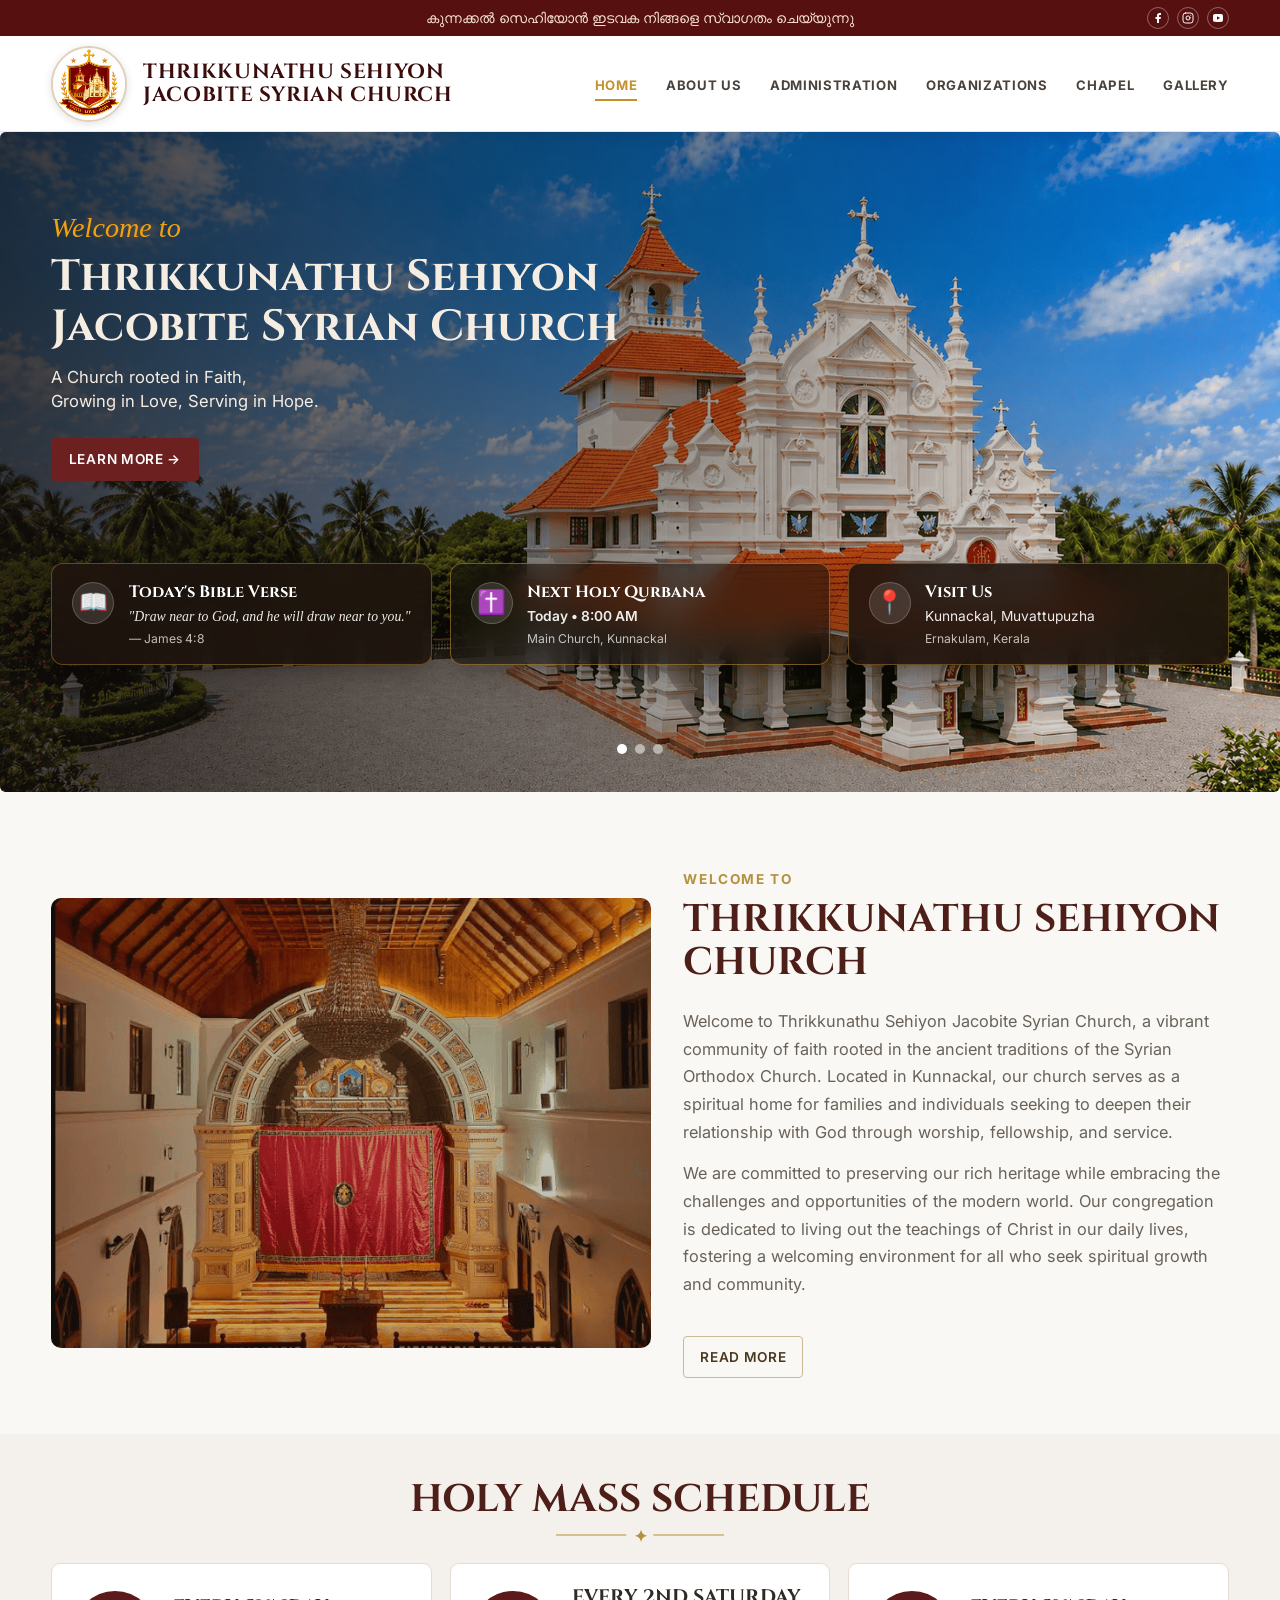
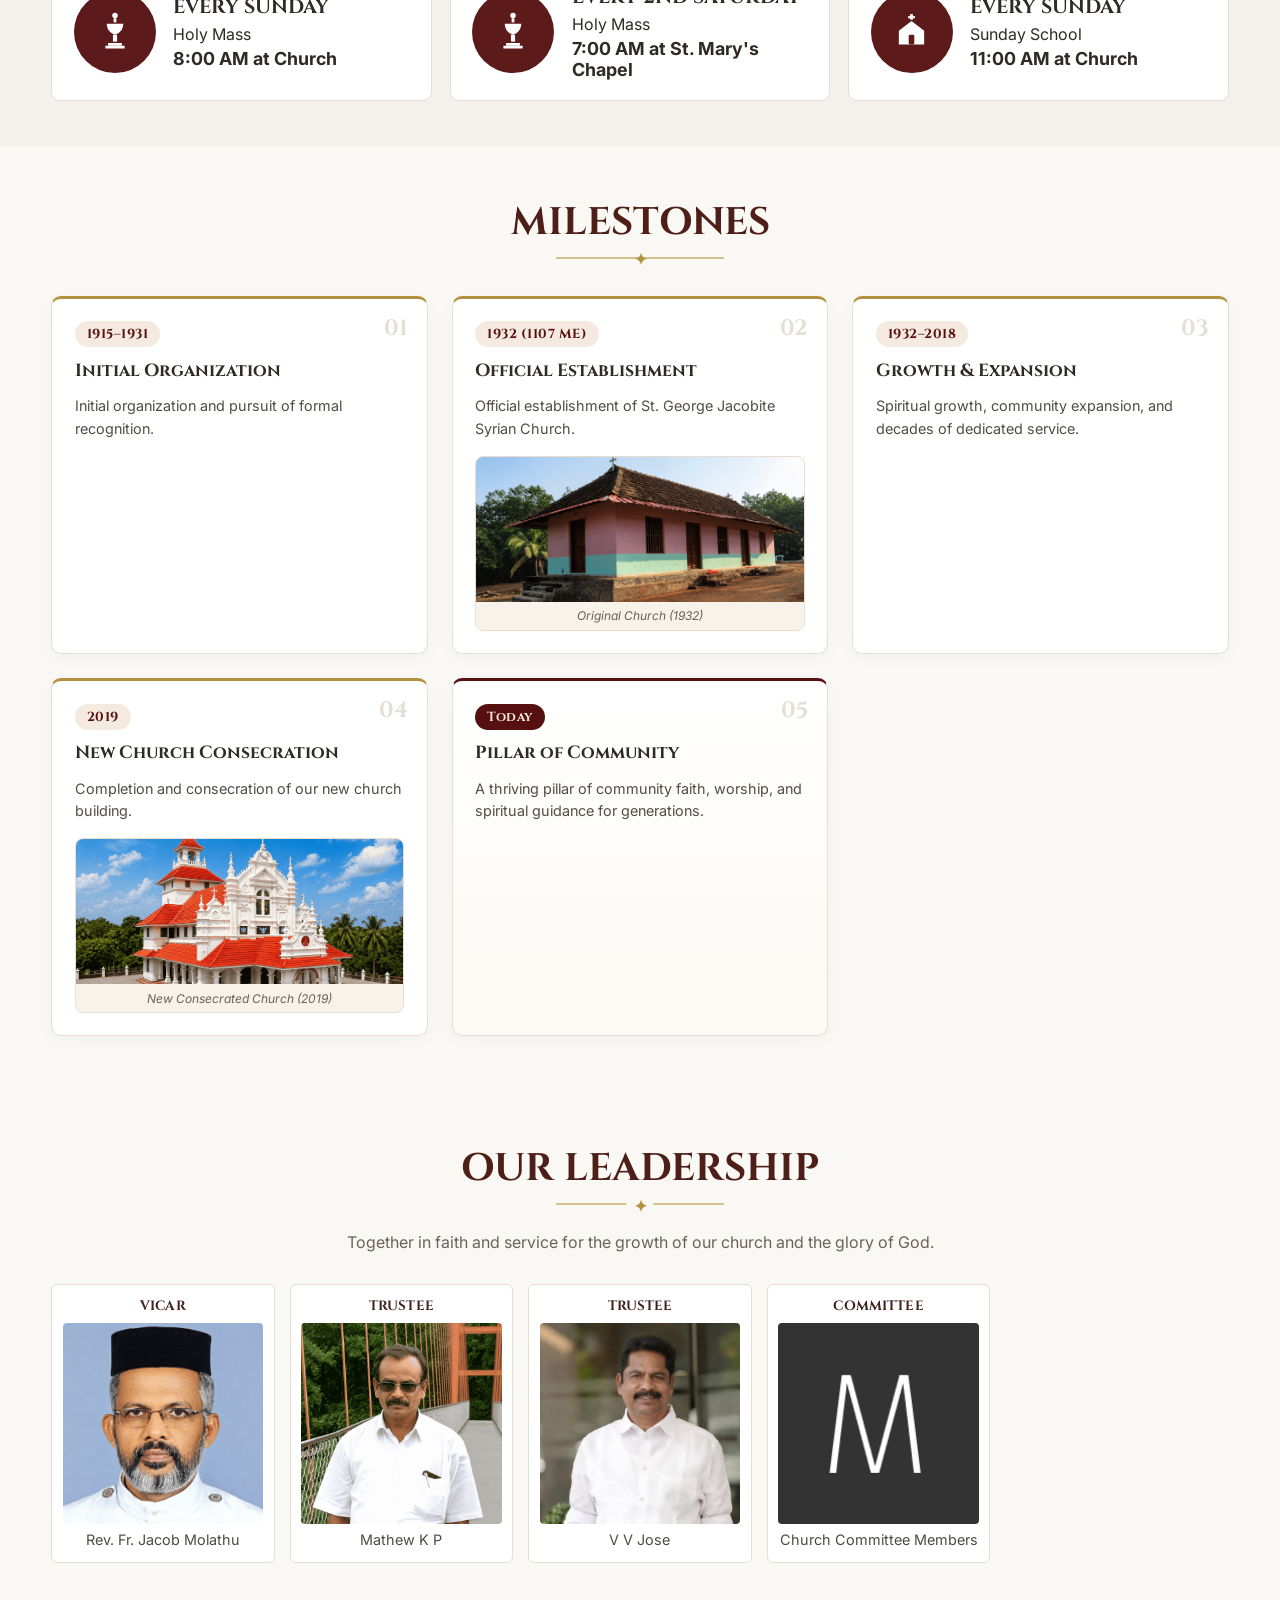
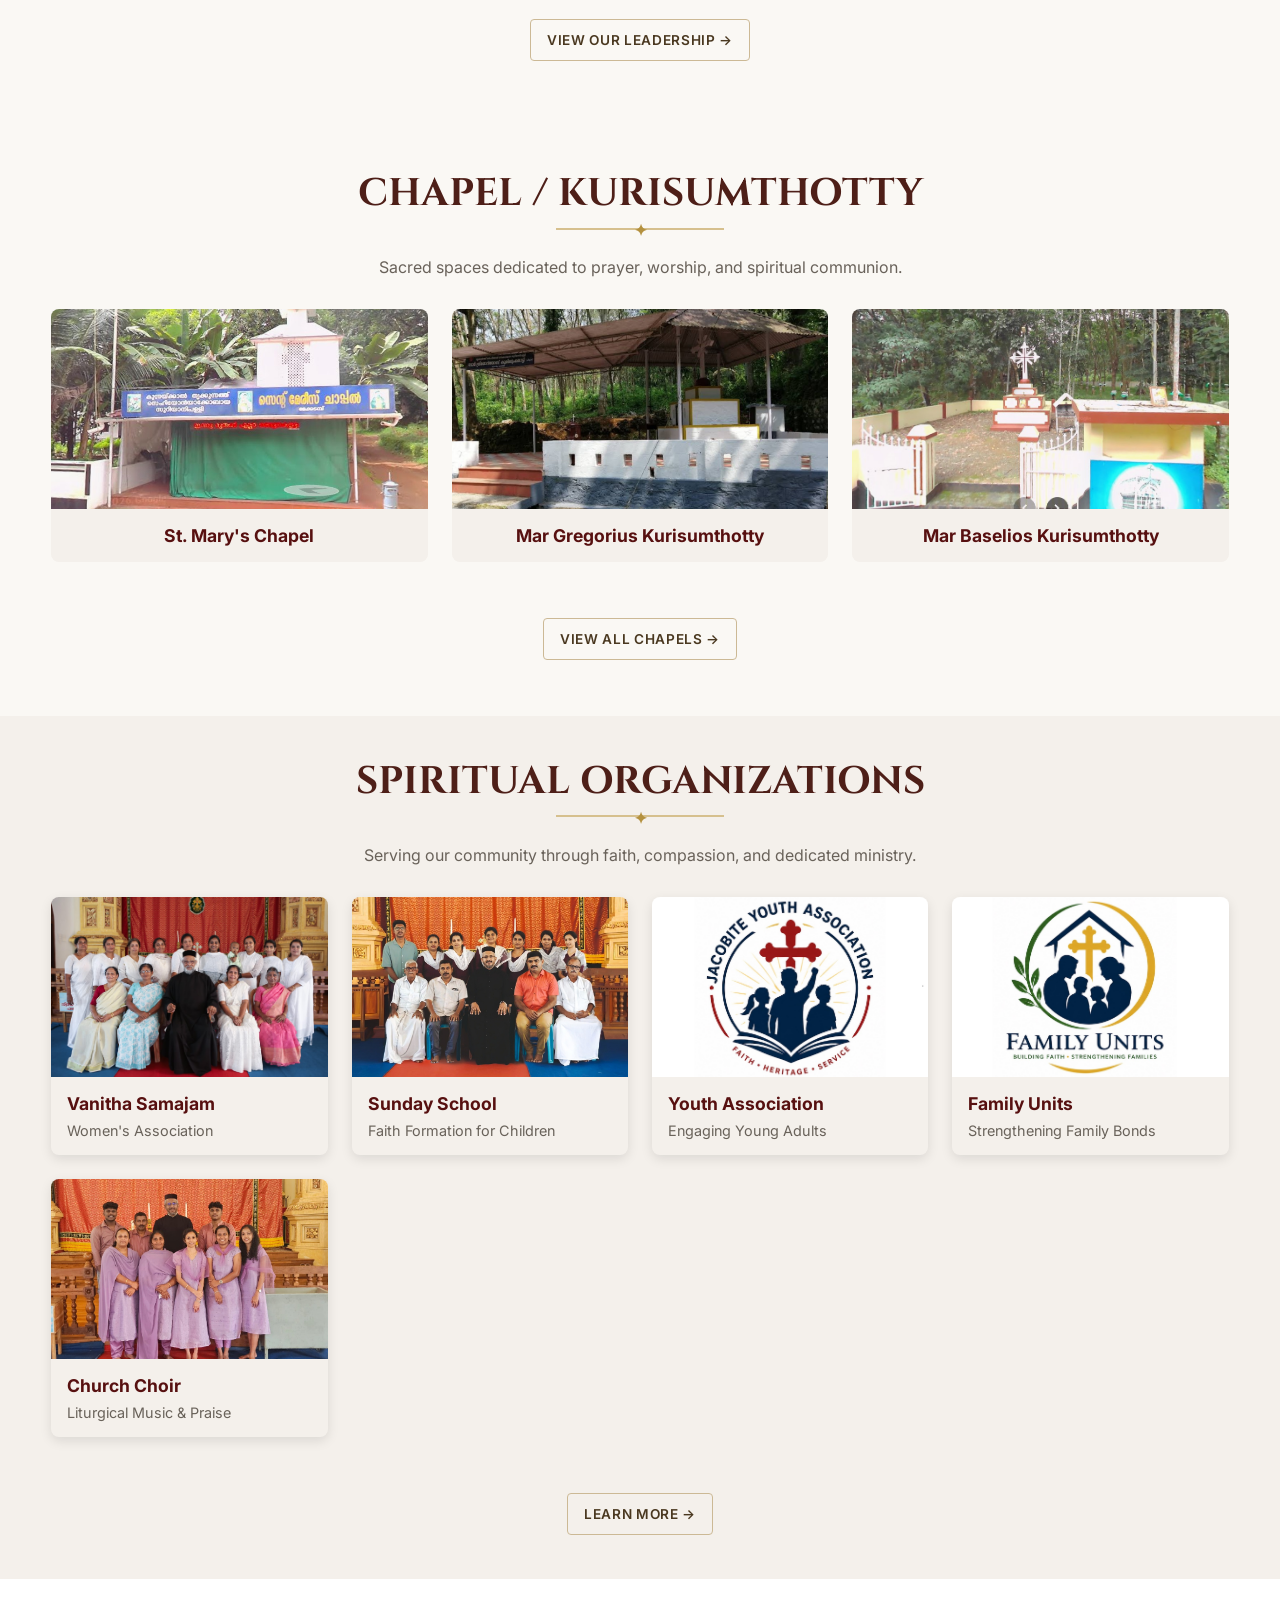
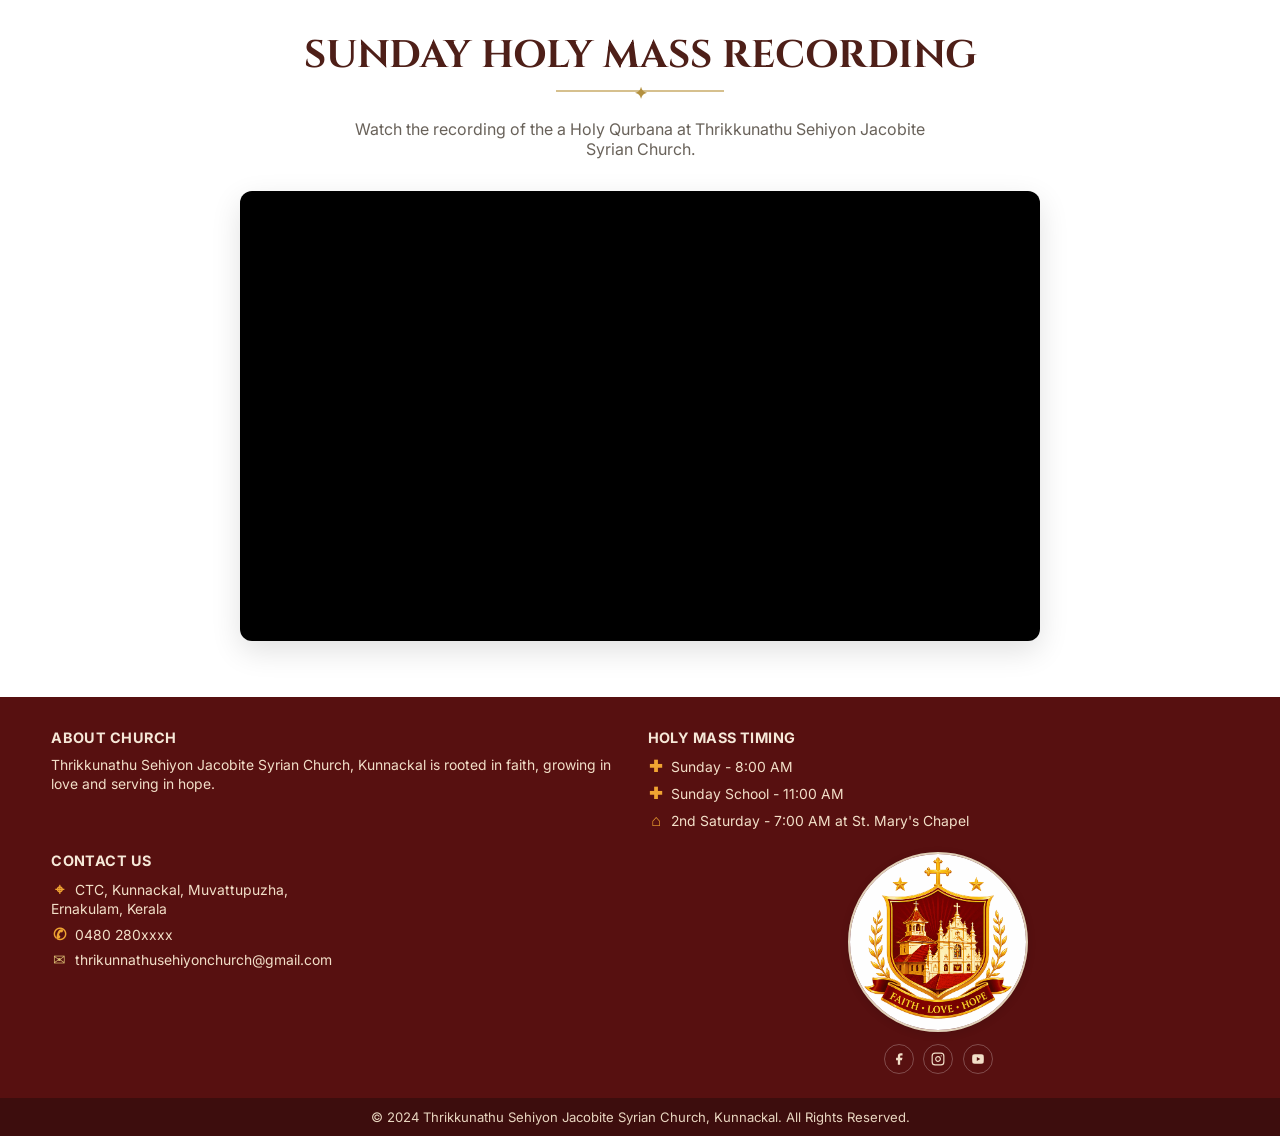
==== commit d209b350: "changes" ====
--- a/index.html
+++ b/index.html
@@ -190,22 +190,6 @@
       </div>
     </section>
 
-    <section class="mass-recording section-space">
-      <div class="container">
-        <h3 class="center-title title-decor">Saturday Holy Mass Recording</h3>
-        <p class="section-intro">
-          Watch the recording of the Holy Qurbana celebrated on Saturday.
-        </p>
-        <div class="video-container">
-          <iframe width="560" height="315" src="https://www.youtube.com/embed/vTKUabllbGY?si=T7UiHOAAl0jmOkim"
-            title="YouTube video player" frameborder="0"
-            allow="accelerometer; autoplay; clipboard-write; encrypted-media; gyroscope; picture-in-picture; web-share"
-            referrerpolicy="strict-origin-when-cross-origin" allowfullscreen>
-          </iframe>
-        </div>
-      </div>
-    </section>
-
     <section class="milestones section-space">
       <div class="container">
         <h3 class="center-title title-decor">Milestones</h3>
@@ -369,7 +353,21 @@
         </div>
       </div>
     </section>
-
+  <section class="mass-recording section-space">
+      <div class="container">
+        <h3 class="center-title title-decor">Sunday Holy Mass Recording</h3>
+        <p class="section-intro">
+          Watch the recording of the a Holy Qurbana at Thrikkunathu Sehiyon Jacobite Syrian Church.
+        </p>
+        <div class="video-container">
+          <iframe width="560" height="315" src="https://www.youtube.com/embed/vTKUabllbGY?si=T7UiHOAAl0jmOkim"
+            title="YouTube video player" frameborder="0"
+            allow="accelerometer; autoplay; clipboard-write; encrypted-media; gyroscope; picture-in-picture; web-share"
+            referrerpolicy="strict-origin-when-cross-origin" allowfullscreen>
+          </iframe>
+        </div>
+      </div>
+    </section>
 
   </main>
 
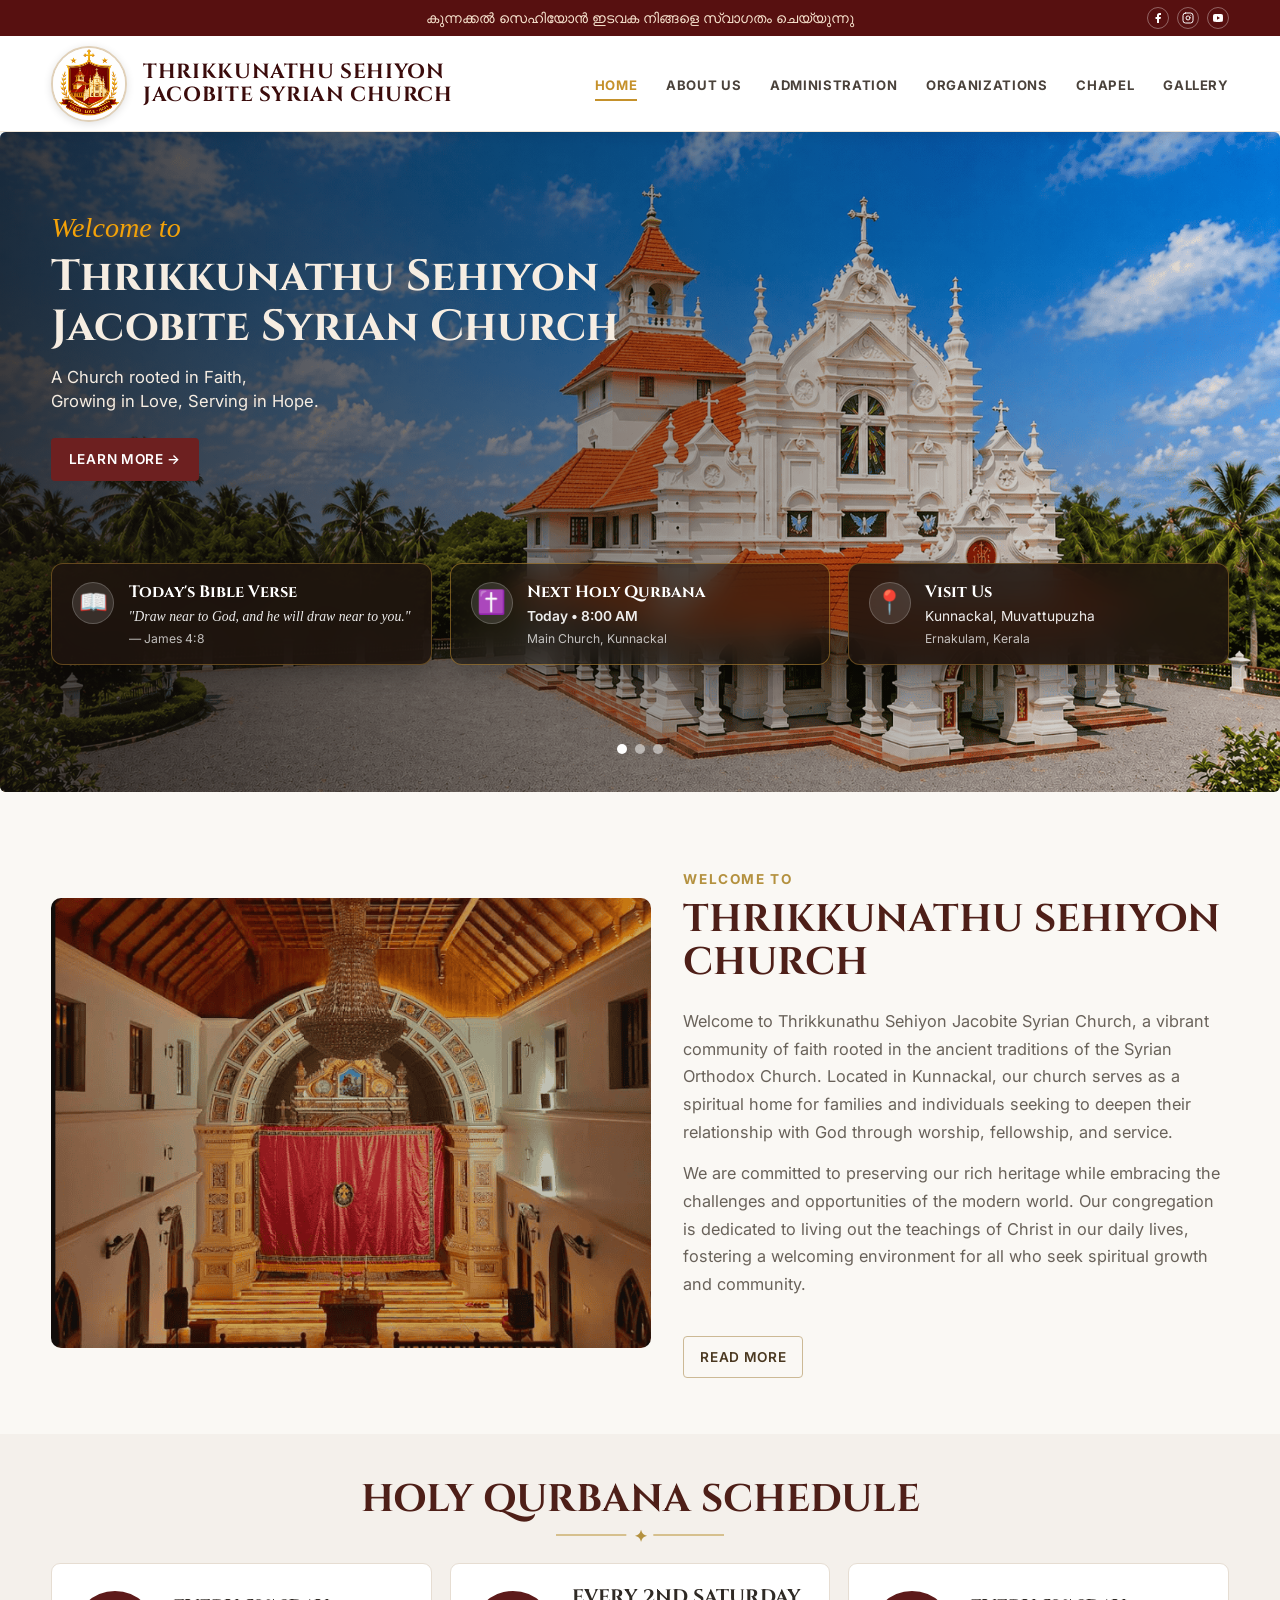
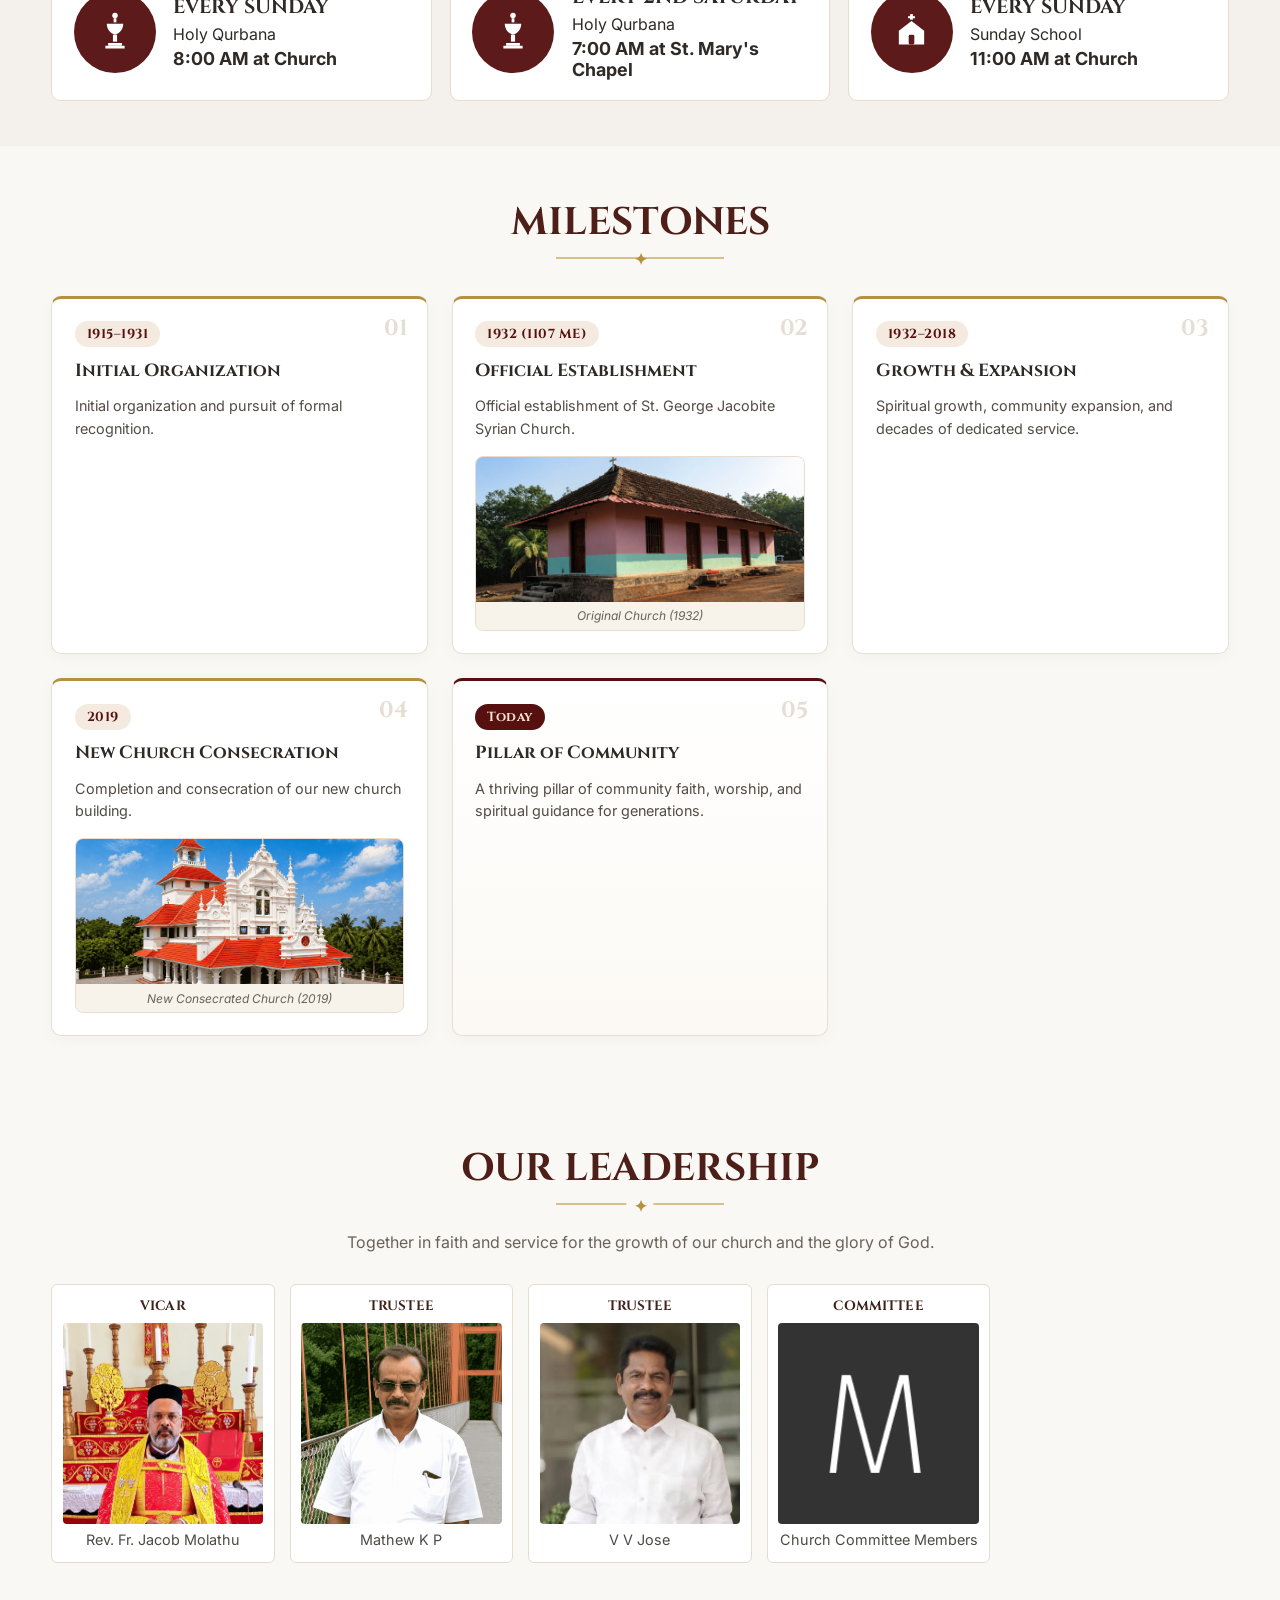
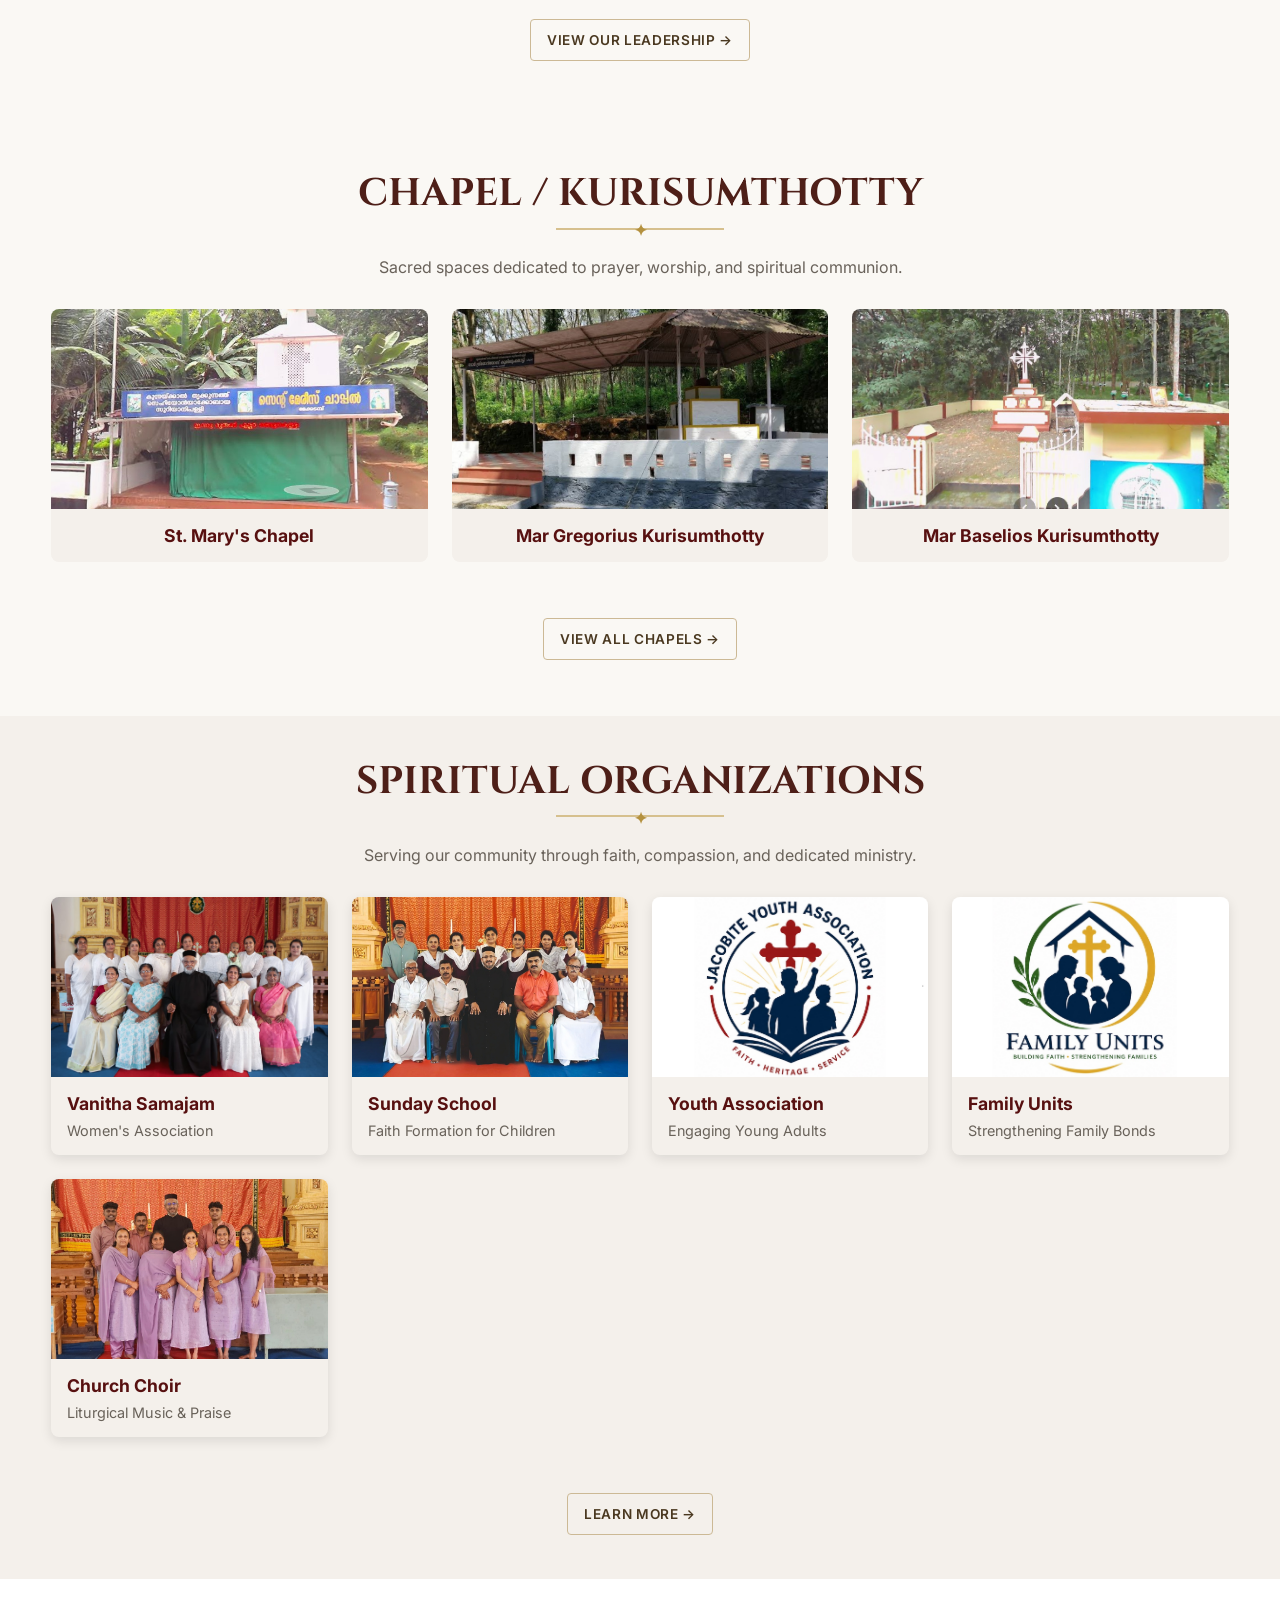
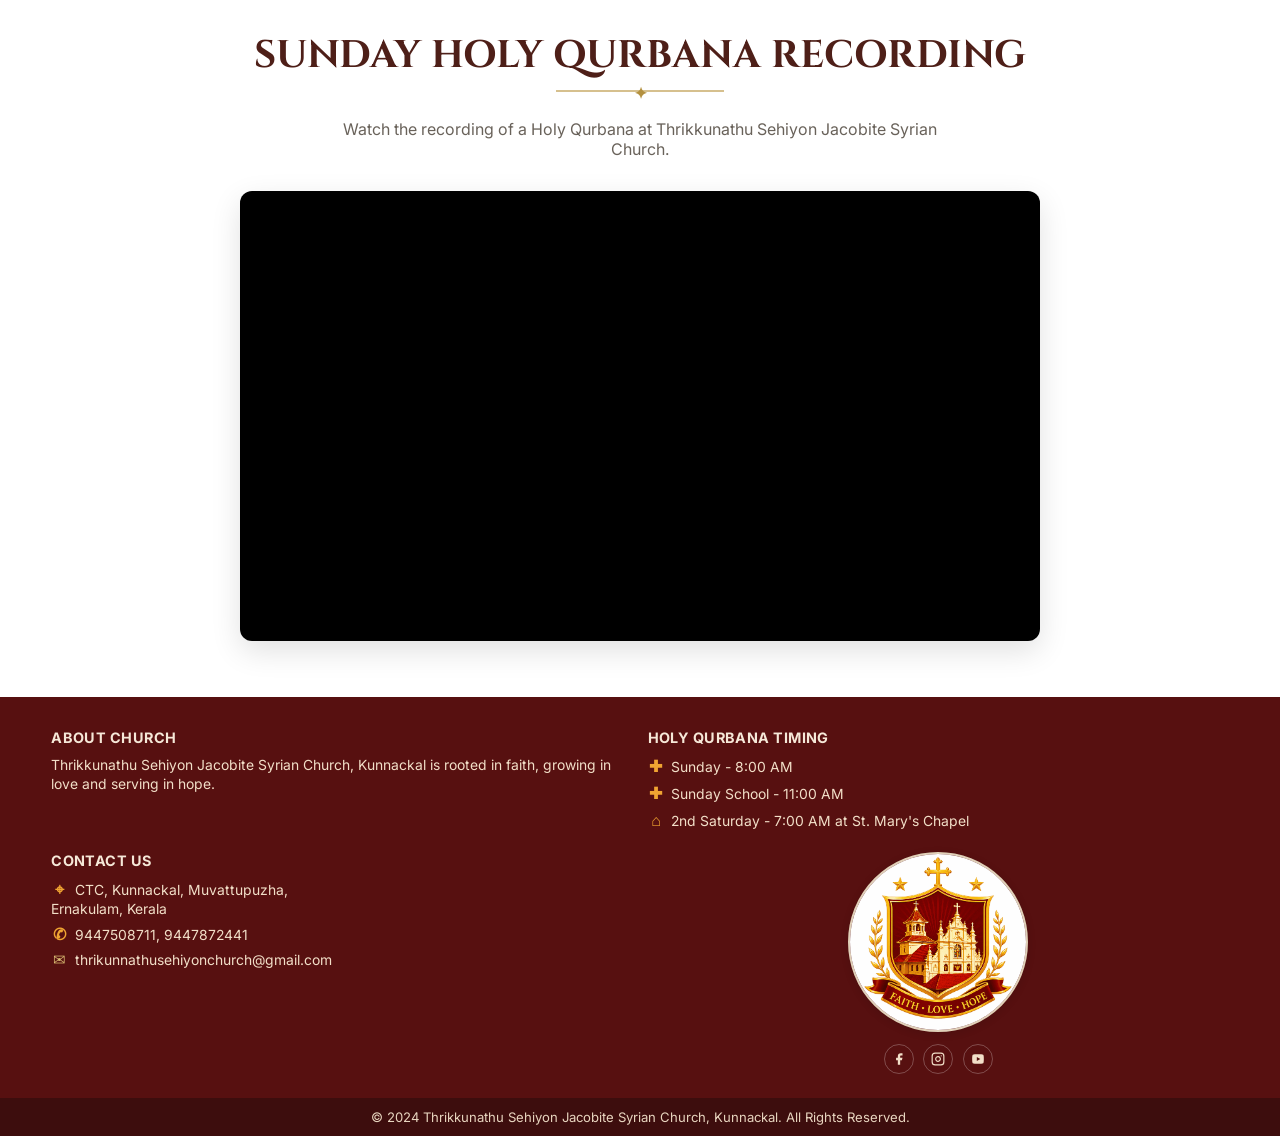
==== commit 7cc3bcbb: "changes" ====
--- a/index.html
+++ b/index.html
@@ -154,25 +154,25 @@
 
     <section class="mass section-space-light">
       <div class="container">
-        <h3 class="center-title title-decor">Holy Mass Schedule</h3>
+        <h3 class="center-title title-decor">Holy Qurbana Schedule</h3>
         <div class="mass-grid">
           <article class="mass-card">
             <div class="mass-icon">
-              <img src="assets/images/icons/icon-cup.svg" alt="Holy Mass cup icon" />
+              <img src="assets/images/icons/icon-cup.svg" alt="Holy Qurbana cup icon" />
             </div>
             <div>
               <h4>Every Sunday</h4>
-              <p>Holy Mass</p>
+              <p>Holy Qurbana</p>
               <strong>8:00 AM at Church</strong>
             </div>
           </article>
           <article class="mass-card">
             <div class="mass-icon">
-              <img src="assets/images/icons/icon-cup.svg" alt="Holy Mass cup icon" />
+              <img src="assets/images/icons/icon-cup.svg" alt="Holy Qurbana cup icon" />
             </div>
             <div>
               <h4>Every 2nd Saturday</h4>
-              <p>Holy Mass</p>
+              <p>Holy Qurbana</p>
               <strong>7:00 AM at St. Mary's Chapel</strong>
             </div>
           </article>
@@ -355,9 +355,9 @@
     </section>
   <section class="mass-recording section-space">
       <div class="container">
-        <h3 class="center-title title-decor">Sunday Holy Mass Recording</h3>
+        <h3 class="center-title title-decor">Sunday Holy Qurbana Recording</h3>
         <p class="section-intro">
-          Watch the recording of the a Holy Qurbana at Thrikkunathu Sehiyon Jacobite Syrian Church.
+          Watch the recording of a Holy Qurbana at Thrikkunathu Sehiyon Jacobite Syrian Church.
         </p>
         <div class="video-container">
           <iframe width="560" height="315" src="https://www.youtube.com/embed/vTKUabllbGY?si=T7UiHOAAl0jmOkim"
@@ -382,7 +382,7 @@
           </p>
         </div>
         <div class="footer-mass">
-          <h6>Holy Mass Timing</h6>
+          <h6>Holy Qurbana Timing</h6>
           <p><span class="ficon ficon-contact">✚</span>Sunday - 8:00 AM</p>
           <p><span class="ficon ficon-contact">✚</span>Sunday School - 11:00 AM</p>
           <p><span class="ficon ficon-contact">⌂</span>2nd Saturday - 7:00 AM at St. Mary's Chapel</p>
@@ -393,7 +393,7 @@
             <span class="ficon ficon-contact">⌖</span>CTC, Kunnackal, Muvattupuzha,<br />
             Ernakulam, Kerala
           </p>
-          <p><span class="ficon ficon-contact">✆</span>0480 280xxxx</p>
+          <p><span class="ficon ficon-contact">✆</span><a href="tel:9447508711">9447508711</a>, <a href="tel:9447872441">9447872441</a></p>
           <p><span class="ficon">✉</span><a
               href="mailto:thrikunnathusehiyonchurch@gmail.com">thrikunnathusehiyonchurch@gmail.com</a></p>
         </div>
